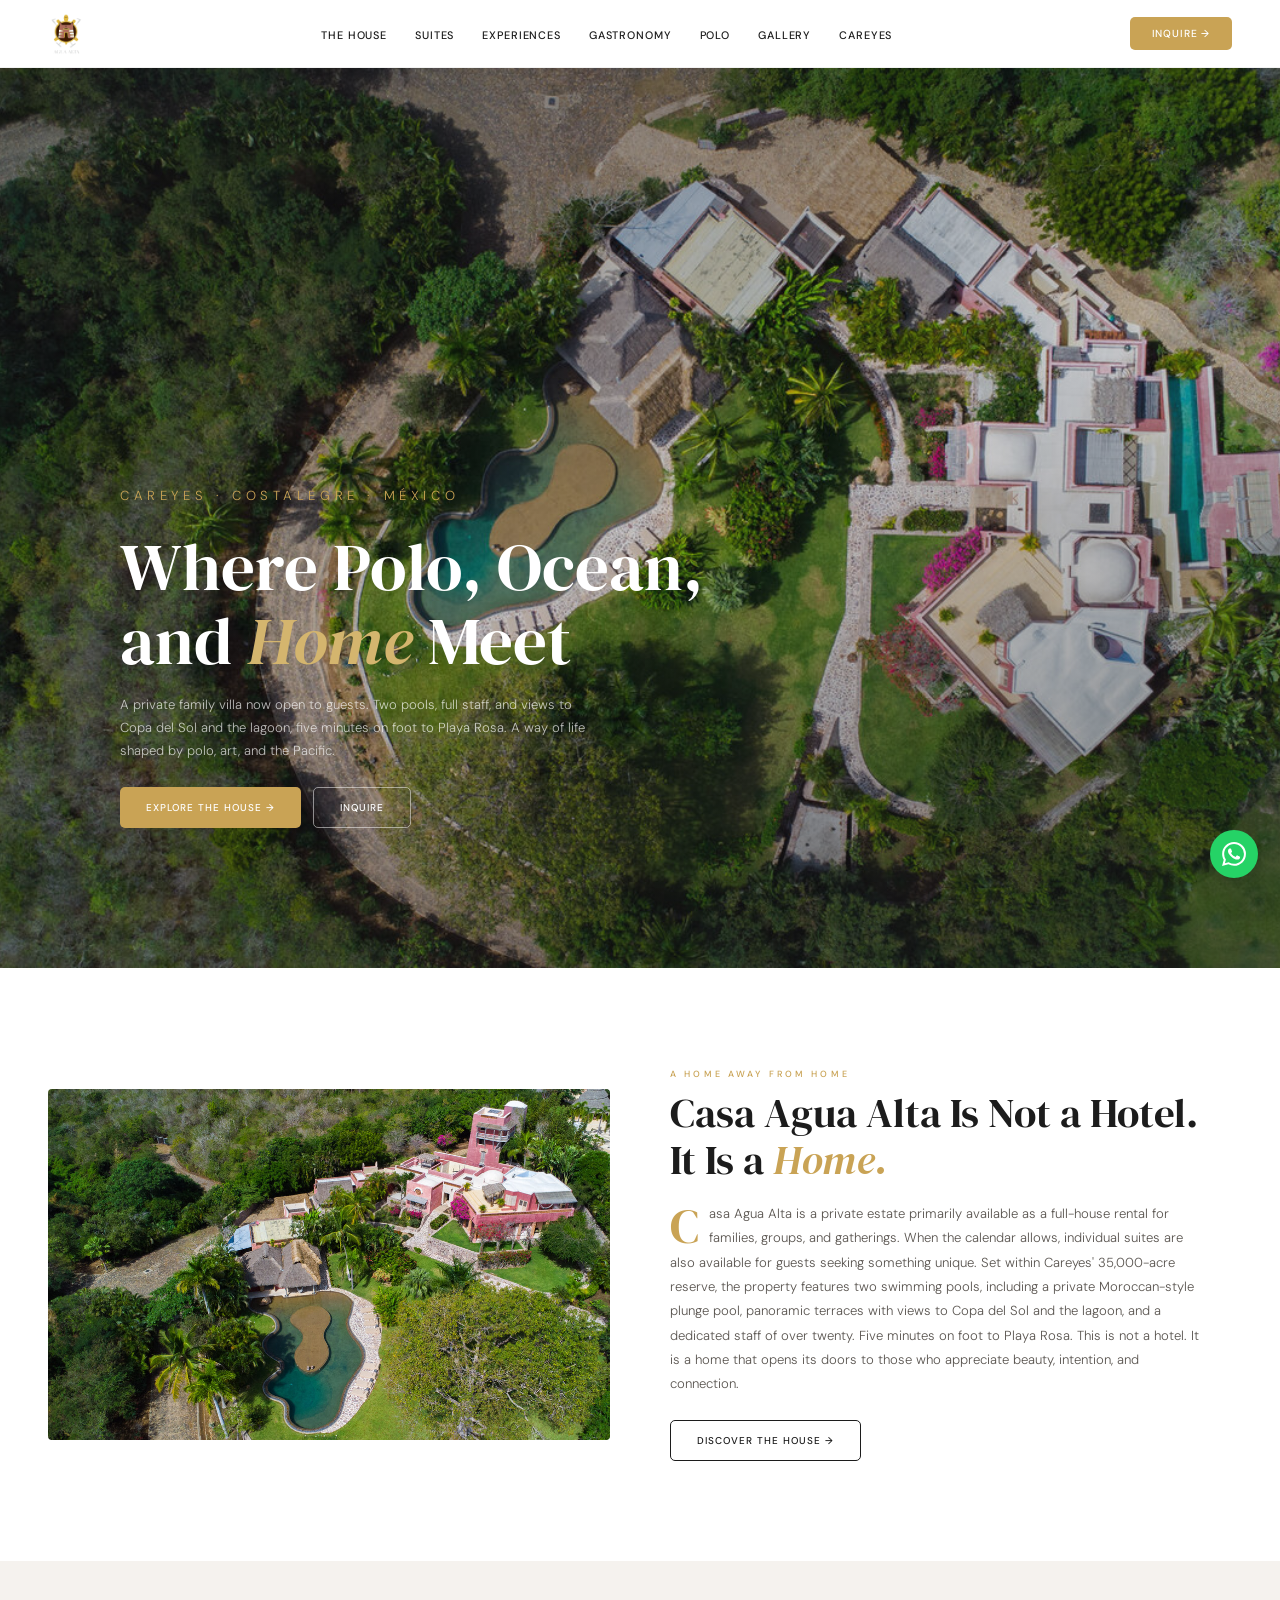
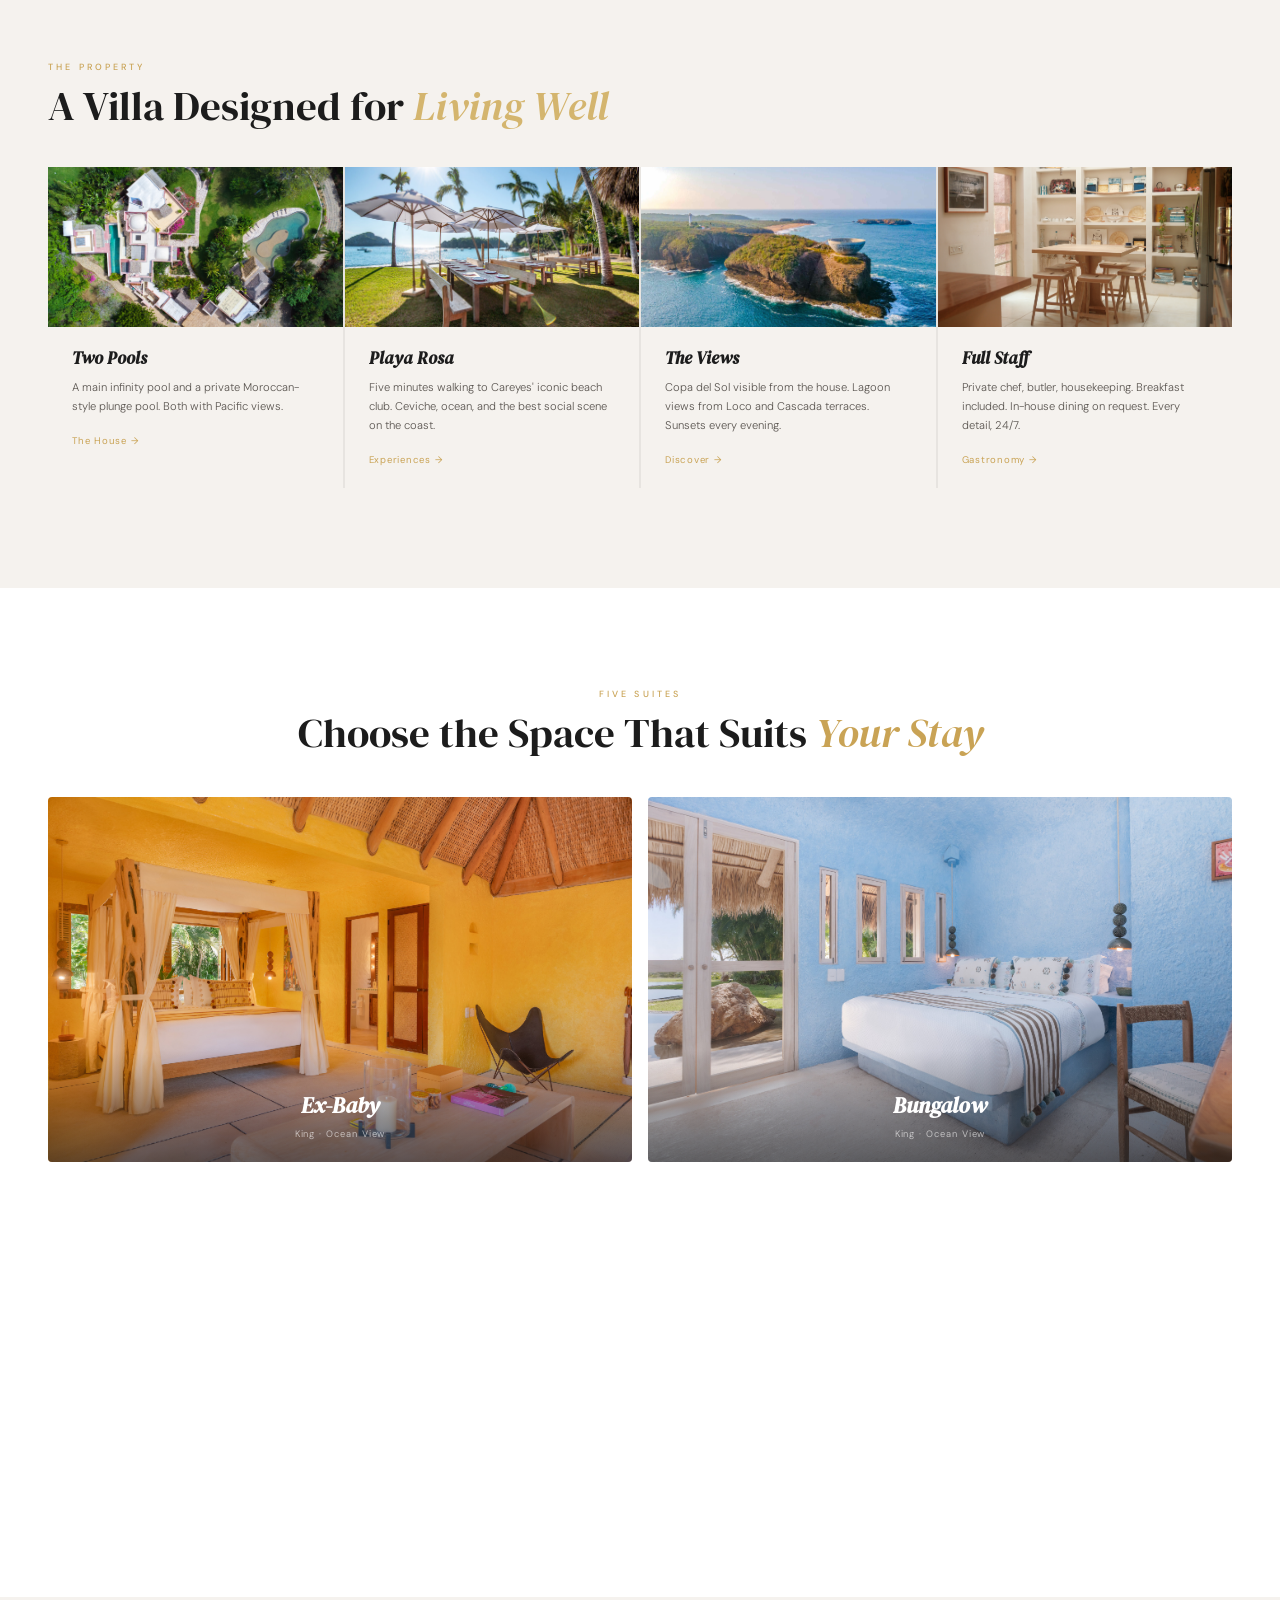
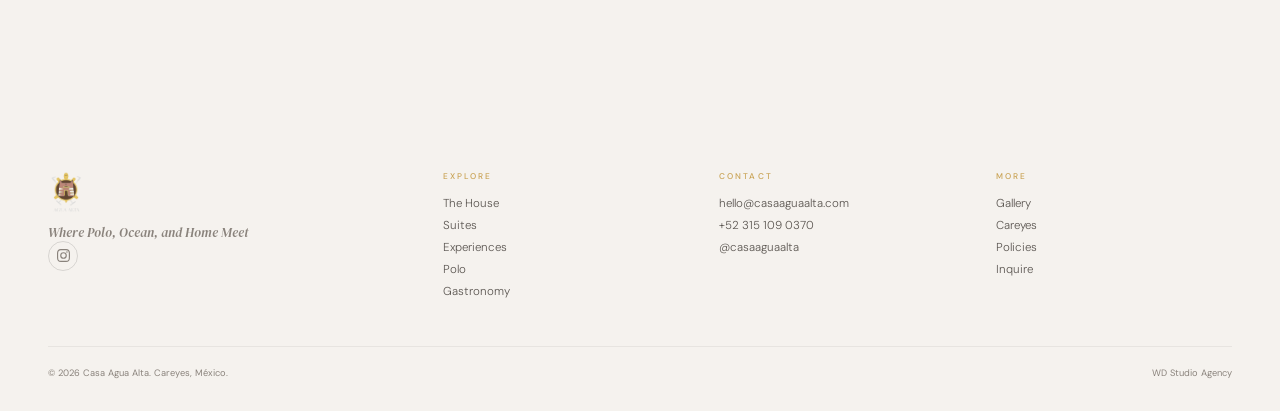
==== index.html @ b150052a "Update index.html" ====
<!DOCTYPE html>
<html lang="en">
<head>
<meta charset="UTF-8">
<meta name="viewport" content="width=device-width, initial-scale=1.0">
<title>Casa Agua Alta — Private Villa in Careyes, México</title>
<meta name="description" content="A private family home in Careyes. Five suites, polo heritage, full staff. From $280 USD per night.">
<link rel="preconnect" href="https://fonts.googleapis.com">
<link href="https://fonts.googleapis.com/css2?family=DM+Serif+Display:ital@0;1&family=DM+Sans:ital,opsz,wght@0,9..40,300;0,9..40,400;0,9..40,500;1,9..40,300;1,9..40,400&display=swap" rel="stylesheet">
<style>
/* ══ RESET & VARS ══ */
:root{--tinto:#1C1C1C;--tinto-dark:#111111;--tinto-light:#333333;--gold:#C9A355;--gold-light:#D4B56E;--cream:#FFFFFF;--cream-dk:#F5F2EE;--white:#FFF;--dark:#1C1C1C;--dark-lt:#2D2D2D;--txt:#1C1C1C;--txt-m:#5A5550;--txt-l:#8A837C;--txt-w:#F5F2EE;--serif:'DM Serif Display',Georgia,serif;--sans:'DM Sans',system-ui,sans-serif;--ease:cubic-bezier(.25,.46,.45,.94);--out:cubic-bezier(.16,1,.3,1)}*,*::before,*::after{margin:0;padding:0;box-sizing:border-box}
html{scroll-behavior:smooth;overflow-x:hidden}
body{font-family:var(--sans);color:var(--txt);background:var(--cream);-webkit-font-smoothing:antialiased;overflow-x:hidden}
img{display:block;max-width:100%;height:auto}
a{text-decoration:none;color:inherit}
.page{display:none}.page.active{display:block}

/* ══ NAV ══ */
.topbar{background:var(--cream-dk);padding:7px 48px;display:flex;justify-content:space-between;font-size:.62rem;color:var(--txt-m);letter-spacing:.03em}
.topbar a{color:var(--txt-m);transition:color .3s}.topbar a:hover{color:var(--gold)}
header{position:sticky;top:0;z-index:1000;background:rgba(255,255,255,.97);backdrop-filter:blur(12px);border-bottom:1px solid rgba(0,0,0,.05);height:68px;display:flex;align-items:center;padding:0 48px;justify-content:space-between;transition:box-shadow .3s}
header.scrolled{box-shadow:0 2px 24px rgba(0,0,0,.06)}
.logo img{height:42px;width:auto}
.nav-links{display:flex;gap:28px;list-style:none}
.nav-links a{font-size:.68rem;font-weight:500;letter-spacing:.08em;text-transform:uppercase;color:var(--txt);transition:color .3s;position:relative}
.nav-links a:hover{color:var(--gold)}
.nav-links a::after{content:'';position:absolute;bottom:-4px;left:0;width:0;height:2px;background:var(--gold);transition:width .3s}
.nav-links a:hover::after{width:100%}
.nav-cta{font-size:.64rem;font-weight:500;letter-spacing:.08em;text-transform:uppercase;background:var(--gold);color:var(--white);padding:10px 22px;border-radius:5px;transition:background .3s;display:inline-flex;align-items:center;gap:6px}
.nav-cta:hover{background:var(--tinto)}
.hamburger{display:none;background:none;border:none;padding:8px;cursor:pointer;flex-direction:column;gap:5px}
.hamburger span{display:block;width:22px;height:1.5px;background:var(--txt);transition:all .3s}
.hamburger.open span:nth-child(1){transform:rotate(45deg) translate(4px,4px)}
.hamburger.open span:nth-child(2){opacity:0}
.hamburger.open span:nth-child(3){transform:rotate(-45deg) translate(5px,-5px)}
.mob-menu{position:fixed;inset:0;z-index:999;background:var(--white);display:none;flex-direction:column;align-items:center;justify-content:center;gap:22px}
.mob-menu.active{display:flex}
.mob-menu a{font-family:var(--serif);font-size:1.6rem;color:var(--txt);transition:color .3s}
.mob-menu a:hover{color:var(--gold)}
.hero{position:relative;height:100vh;min-height:680px;overflow:hidden;display:flex;align-items:flex-end}
.hero-media{position:absolute;inset:0}
.hero-overlay{position:absolute;inset:0;background:linear-gradient(160deg,rgba(28,28,28,.55) 0%,rgba(28,28,28,.2) 50%,rgba(28,28,28,.6) 100%)}
.hero-inner{position:relative;z-index:2;padding:0 48px 64px;max-width:700px}
.hero-mobile{display:none}

/* ══ HERO ══ */
.hero {
    position: relative !important;
    height: 100vh !important; 
    width: 100% !important;
    overflow: hidden !important;
    display: flex;
    align-items: flex-end; /* Alinea el texto al fondo */
    background-color: #000;
}
    
/* ══ HERO INNER: AJUSTE EDITORIAL ══ */
.hero-inner {
    position: relative;
    z-index: 2;
    width: 100%;
    max-width: 1600px; /* Un poco más amplio para permitir el aire a la izquierda */
    margin: 0 auto;
    
    /* EL SECRETO: Aumentamos el padding izquierdo y el inferior significativamente */
    /* Arriba (0) | Derecha (80px) | Abajo (140px) | Izquierda (120px) */
    padding: 0 80px 140px 120px; 
    
    box-sizing: border-box;
    display: flex;
    flex-direction: column;
    justify-content: flex-end; /* Asegura que el contenido empuje desde abajo */
}

/* Ajuste de los elementos internos para que no se estiren */
.hero-inner .eyebrow {
    opacity: 0.9;
}

.hero-inner h1 {
    max-width: 850px; /* Título compacto */
    margin-bottom: 2rem;
    font-size: 4.8rem; /* Un poco más grande para llenar el espacio con elegancia */
}

.hero-inner p:not(.eyebrow) {
    max-width: 480px; /* Párrafo estrecho tipo columna de revista */
    font-weight: 300;
}

/* ══ REAJUSTE PARA MÓVIL (Para no perder lo que ya arreglamos) ══ */
@media (max-width: 1024px) {
    .hero-inner {
        padding: 0 60px 100px 80px; /* Reducción gradual para tablets */
    }
}

@media (max-width: 768px) {
    .hero-inner {
        padding: 0 35px 60px 35px; /* Lo que ya te funcionaba en móvil */
        text-align: left;
    }

    .hero-desktop{display:none!important}
    .hero-mobile{display:block!important}
    
    .hero-inner h1 {
        font-size: 2.8rem;
    }
}
/* ══ TIPOGRAFÍA Y ESTILOS (Sin cambios) ══ */
.hero .eyebrow { color: var(--gold); }
.hero h1 { font-family: var(--serif); font-size: clamp(2.6rem, 5.5vw, 4.2rem); font-weight: 400; line-height: 1.1; color: var(--white); margin: 12px 0 16px; }
.hero h1 em { font-style: italic; color: var(--gold-light); }
.hero p { font-size: .82rem; font-weight: 300; line-height: 1.75; color: rgba(255,255,255,.7); max-width: 460px; }
.hero-btns { margin-top: 24px; display: flex; gap: 12px; }

/* ══ SHARED ══ */
.sec{padding:100px 48px}
.container{max-width:1200px;margin:0 auto}
.eyebrow{font-size:.56rem;font-weight:500;letter-spacing:.35em;text-transform:uppercase;color:var(--gold);margin-bottom:10px}
.h2{font-family:var(--serif);font-size:clamp(1.7rem,3.2vw,2.6rem);font-weight:400;line-height:1.15}
.h2 em{font-style:italic;color:var(--gold)}
.h2-w{color:var(--txt)}.h2-w em{color:var(--gold-light)}
.body{font-size:.82rem;font-weight:300;line-height:1.85;color:var(--txt-m);max-width:540px}
.drop::first-letter{font-family:var(--serif);font-size:3rem;float:left;line-height:.85;padding-right:10px;padding-top:4px;color:var(--gold)}
.bg-w{background:var(--white)}.bg-c{background:var(--cream)}.bg-ck{background:var(--cream-dk)}
.bg-t{background:var(--cream-dk);color:var(--txt)}.bg-t .eyebrow{color:var(--gold)}
.bg-d{background:var(--cream-dk);color:var(--txt)}.bg-d .eyebrow{color:var(--gold)}
.gold-line{width:48px;height:1.5px;background:var(--gold);margin:20px auto}

/* ══ BUTTONS ══ */
.btn{display:inline-flex;align-items:center;gap:7px;font-family:var(--sans);font-size:.62rem;font-weight:500;letter-spacing:.1em;text-transform:uppercase;padding:13px 26px;border-radius:5px;transition:all .3s;border:none;cursor:pointer}
.btn-f{background:var(--gold);color:var(--white)}.btn-f:hover{background:var(--tinto);color:var(--white)}
.btn-o{background:transparent;color:var(--txt);border:1.5px solid var(--txt)}.btn-o:hover{background:var(--txt);color:var(--white)}
.btn-g{background:transparent;color:var(--white);border:1.5px solid rgba(255,255,255,.5)}.btn-g:hover{background:rgba(255,255,255,.15);border-color:var(--white)}
.btn-gd{background:transparent;color:var(--gold);border:1.5px solid var(--gold)}.btn-gd:hover{background:var(--gold);color:var(--white)}
.btns{display:flex;gap:12px;flex-wrap:wrap;margin-top:24px}

/* ══ ANIMATIONS ══ */
.rv{opacity:0;transform:translateY(28px);transition:opacity .7s var(--out),transform .7s var(--out)}.rv.vis{opacity:1;transform:translateY(0)}
@keyframes rise{to{opacity:1;transform:translateY(0)}}

/* ══ SPLIT LAYOUT ══ */
.split{display:grid;grid-template-columns:1fr 1fr;gap:60px;align-items:center;max-width:1200px;margin:0 auto}
.split-img{overflow:hidden;border-radius:4px}.split-img img{width:100%;height:100%;object-fit:cover;aspect-ratio:16/10;transition:transform .7s var(--ease)}.split-img:hover img{transform:scale(1.03)}
.split-txt .h2{margin-bottom:18px}
.split-txt .body{margin-bottom:12px}

/* ══ STATS ══ */
.stats{display:grid;grid-template-columns:repeat(4,1fr);gap:2px;background:rgba(0,0,0,.06);border-radius:4px;overflow:hidden;margin-top:36px}
.stat{background:var(--cream-dk);padding:32px 20px;text-align:center;transition:background .3s}
.stat:hover{background:#EDE8E0}
.stat-n{font-family:var(--serif);font-size:2.2rem;color:var(--gold);margin-bottom:2px}
.stat-l{font-size:.6rem;letter-spacing:.1em;color:var(--txt-m)}

/* ══ CARDS ══ */
.cards{display:grid;grid-template-columns:repeat(4,1fr);gap:2px;background:rgba(0,0,0,.06);margin-top:36px}
.card{background:var(--tinto-dark);padding:36px 24px;transition:background .3s}
.card{background:var(--cream-dk);padding:36px 24px;transition:background .3s}
.card:hover{background:#EDE8E0}
.card h3{font-family:var(--serif);font-size:1.05rem;font-style:italic;color:var(--txt);margin-bottom:8px}
.card p{font-size:.7rem;font-weight:300;line-height:1.7;color:var(--txt-m);margin-bottom:12px}
.card a{font-size:.6rem;color:var(--gold);letter-spacing:.08em}

/* ══ SUITES GRID (2+3 layout) ══ */
.suites-top{display:grid;grid-template-columns:1fr 1fr;gap:16px;max-width:1200px;margin:0 auto}
.suites-bot{display:grid;grid-template-columns:1fr 1fr 1fr;gap:16px;max-width:1200px;margin:16px auto 0}
.s-card{position:relative;overflow:hidden;border-radius:4px;cursor:pointer}
.s-card img{width:100%;aspect-ratio:16/10;object-fit:cover;transition:transform .6s var(--ease)}
.s-card .info{position:absolute;bottom:0;left:0;right:0;padding:40px 20px 20px;background:linear-gradient(to top,rgba(28,28,28,.6),transparent);text-align:center}
.s-card .info h3{font-family:var(--serif);font-size:1.4rem;font-style:italic;color:var(--white)}
.s-card .info span{font-size:.58rem;letter-spacing:.1em;color:rgba(255,255,255,.6)}

/* ══ SUITE DETAIL ══ */
.sd{max-width:1200px;margin:0 auto}
.sd-hero{aspect-ratio:21/9;overflow:hidden;border-radius:4px;margin-bottom:56px}
.sd-hero img{width:100%;height:100%;object-fit:cover}
.sd-grid{display:grid;grid-template-columns:1fr;gap:32px;align-items:start;margin-bottom:56px;max-width:100%}
.sd-imgs{display:grid;grid-template-columns:1fr 1fr;gap:10px}
.sd-imgs div{aspect-ratio:16/10;overflow:hidden;border-radius:4px}
.sd-imgs img{width:100%;height:100%;object-fit:cover;transition:transform .5s var(--ease)}
.sd-imgs div:hover img{transform:scale(1.04)}

.suite-gallery-wrap{position:relative;margin-top:24px;width:100%}
.suite-gallery{display:flex;gap:10px;overflow-x:hidden;scroll-behavior:smooth;width:100%}
.suite-gallery div{flex-shrink:0;width:calc(50% - 5px);aspect-ratio:16/10;overflow:hidden;border-radius:4px;cursor:pointer}
.suite-gallery img{width:100%;height:100%;object-fit:cover;transition:transform .5s var(--ease)}
.suite-gallery div:hover img{transform:scale(1.04)}
.gal-arrow{position:absolute;top:50%;transform:translateY(-50%);width:40px;height:40px;border-radius:50%;background:rgba(255,255,255,.9);border:none;cursor:pointer;display:flex;align-items:center;justify-content:center;font-size:1.2rem;color:var(--txt);box-shadow:0 2px 8px rgba(0,0,0,.12);z-index:5;transition:all .3s}
.gal-arrow:hover{background:var(--gold);color:var(--white)}
.gal-arrow.left{left:8px}
.gal-arrow.right{right:8px}
@media(max-width:768px){.suite-gallery div{width:calc(100% - 5px)}}
.lightbox{position:fixed;inset:0;background:rgba(0,0,0,.92);z-index:9999;display:none;align-items:center;justify-content:center;cursor:pointer}
.lightbox.active{display:flex}
.lightbox img{max-width:90vw;max-height:90vh;object-fit:contain;border-radius:4px}
.lightbox-close{position:absolute;top:20px;right:24px;font-size:2rem;color:white;cursor:pointer;background:none;border:none;z-index:10000}
.suite-gallery div:hover img{transform:scale(1.03)}
@media(max-width:768px){.suite-gallery div{width:280px}}

/* ══ LETTER ══ */
.letter{max-width:680px;margin:0 auto;text-align:center}
.letter-body{font-family:var(--serif);font-size:1rem;font-style:italic;line-height:2;color:var(--txt-m)}
.letter-sig{font-family:var(--serif);font-size:1.5rem;font-style:italic;color:var(--gold);margin-top:24px}

/* ══ QUOTE ══ */
.quote{max-width:750px;margin:0 auto;text-align:center}
.quote p{font-family:var(--serif);font-size:clamp(1.2rem,2.3vw,1.8rem);font-style:italic;line-height:1.45;color:var(--txt)}
.quote span{display:block;font-family:var(--sans);font-size:.58rem;letter-spacing:.3em;text-transform:uppercase;color:var(--txt-l);margin-top:14px}3

/* ══ ITEM LIST ══ */
.items{max-width:800px;margin:0 auto}
.item{padding:30px 0;border-bottom:1px solid rgba(0,0,0,.07);text-align:center}
.item:first-child{border-top:1px solid rgba(0,0,0,.07)}
.item h3{font-family:var(--serif);font-size:1.3rem;font-style:italic;color:var(--gold);margin-bottom:6px}
.item p{font-size:.74rem;font-weight:300;line-height:1.8;color:var(--txt-m);max-width:540px;margin:0 auto}

/* ══ GALLERY ══ */
.masonry{columns:3;gap:10px;max-width:1200px;margin:0 auto}
.masonry div{break-inside:avoid;margin-bottom:10px;overflow:hidden;border-radius:4px}
.masonry img{display:block;width:100%;height:auto;transition:transform .6s var(--ease)}
.masonry div:hover img{transform:scale(1.04)}

/* ══ GALLERY STRIP ══ */
.strip{overflow:hidden;padding:4px 0}
.strip-inner{display:flex;gap:6px;animation:scroll 50s linear infinite}
.strip-inner div{flex-shrink:0;width:300px;height:200px;overflow:hidden;border-radius:4px}
.strip-inner img{width:100%;height:100%;object-fit:cover;transition:transform .5s var(--ease)}
.strip-inner div:hover img{transform:scale(1.05)}
@keyframes scroll{0%{transform:translateX(0)}100%{transform:translateX(-50%)}}

/* ══ LOCATION ══ */
.loc-grid{display:grid;grid-template-columns:repeat(3,1fr);gap:14px;margin-top:32px}
.loc-item{border-top:1.5px solid rgba(0,0,0,.08);padding-top:12px}
.loc-item label{display:block;font-size:.52rem;letter-spacing:.2em;text-transform:uppercase;color:var(--gold);margin-bottom:2px}
.loc-item span{font-family:var(--serif);font-size:.9rem}

/* ══ FORM SPLIT ══ */
.form-split{display:grid;grid-template-columns:1fr 1fr;max-width:1200px;margin:0 auto;border-radius:4px;overflow:hidden}
.form-l{background:var(--cream-dk);padding:56px 44px;color:var(--txt);display:flex;flex-direction:column;justify-content:center}
.form-l .h2{color:var(--txt) ;margin-bottom:14px}.form-l .h2 em{color:var(--gold)}
.form-l .body{color:var(--txt-m)}
.form-l .detail{display:flex;align-items:center;gap:8px;font-size:.75rem;color:var(--txt-m);margin-top:10px}
.form-r{background:var(--white);padding:56px 44px}
.form-r h3{font-family:var(--serif);font-size:1.4rem;font-style:italic;color:var(--gold);margin-bottom:24px}
.cform{display:grid;grid-template-columns:1fr 1fr;gap:14px}
.fg{display:flex;flex-direction:column;gap:4px}.fg.full{grid-column:span 2}
.fg label{font-size:.52rem;font-weight:500;letter-spacing:.15em;text-transform:uppercase;color:var(--txt-l)}
.fg input,.fg select,.fg textarea{font-family:var(--sans);font-size:.8rem;padding:11px 14px;border:1px solid rgba(0,0,0,.1);background:var(--cream);border-radius:4px;outline:none;transition:border-color .3s;-webkit-appearance:none}
.fg input:focus,.fg select:focus,.fg textarea:focus{border-color:var(--gold)}
.fg textarea{resize:vertical;min-height:90px}
.fsubmit{grid-column:span 2;margin-top:8px}
.fsubmit .btn{width:100%;justify-content:center}
.f-ok{display:none;text-align:center;padding:48px}.f-ok.active{display:block}
.f-ok h3{font-family:var(--serif);font-size:1.6rem;font-style:italic;color:var(--gold);margin-bottom:10px}
.f-ok p{font-size:.8rem;color:var(--txt-m)}

/* ══ MINI HERO ══ */
.mhero{height:60vh;min-height:450px;position:relative;display:flex;align-items:center;justify-content:center;overflow:hidden;text-align:center}
.mhero img{position:absolute;inset:0;width:100%;height:100%;object-fit:cover}
.mhero-ov{position:absolute;inset:0;background:rgba(28,28,28,.4)}
.mhero-c{position:relative;z-index:2;padding:0 48px}
.mhero-c .eyebrow{color:var(--gold);opacity:0;transform:translateY(14px);animation:rise .6s .1s var(--out) forwards}
.mhero-c .h2{color:var(--white);opacity:0;transform:translateY(14px);animation:rise .7s .2s var(--out) forwards}
.mhero-c .h2 em{color:var(--gold-light)}
.mhero-c p{font-size:.78rem;color:rgba(255,255,255,.6);opacity:0;transform:translateY(14px);animation:rise .6s .35s var(--out) forwards}

/* ══ PAGE NAV ══ */
.pnav{display:flex;justify-content:space-between;max-width:1200px;margin:0 auto;padding:48px 0;border-top:1px solid rgba(0,0,0,.07)}
.pnav a{display:flex;flex-direction:column;gap:3px}
.pnav a span{font-size:.48rem;letter-spacing:.25em;text-transform:uppercase;color:var(--txt-l)}
.pnav a strong{font-family:var(--serif);font-size:1.1rem;font-style:italic;color:var(--gold);transition:letter-spacing .3s}
.pnav a:hover strong{letter-spacing:.02em}

/* ══ WHATSAPP ══ */
.wa{position:fixed;bottom:22px;right:22px;z-index:900}
.wa a{display:flex;align-items:center;justify-content:center;width:48px;height:48px;background:#25D366;border-radius:50%;box-shadow:0 3px 12px rgba(0,0,0,.18);transition:transform .3s}
.wa a:hover{transform:scale(1.1)}
.wa svg{width:24px;height:24px;fill:white}

/* ══ MAP ══ */
.map-wrap{border-radius:4px;overflow:hidden;margin-top:32px;aspect-ratio:16/9}
.map-wrap iframe{width:100%;height:100%;border:none}

/* ══ FOOTER ══ */
footer{background:var(--cream-dk);padding:64px 48px 32px}
.ft-inner{max-width:1200px;margin:0 auto}
.ft-top{display:grid;grid-template-columns:1.5fr 1fr 1fr 1fr;gap:40px;margin-bottom:40px}
.ft-brand img{height:42px;opacity:.8;margin-bottom:10px}
.ft-tag{font-family:var(--serif);font-size:.82rem;font-style:italic;color:var(--txt-l)}
.ft-social a{width:30px;height:30px;border:1px solid rgba(0,0,0,.12);border-radius:50%;display:flex;align-items:center;justify-content:center;transition:all .3s}
.ft-social a:hover{border-color:var(--gold);background:var(--gold)}
.ft-social svg{width:13px;height:13px;fill:var(--txt-l)}
.ft-social a:hover svg{fill:var(--white)}
.ft-col h4{font-size:.52rem;font-weight:500;letter-spacing:.25em;text-transform:uppercase;color:var(--gold);margin-bottom:14px}
.ft-col a,.ft-col p{display:block;font-size:.72rem;font-weight:300;color:var(--txt-m);margin-bottom:7px;transition:color .3s}
.ft-col a:hover{color:var(--gold)}
.ft-bot{border-top:1px solid rgba(0,0,0,.06);padding-top:20px;display:flex;justify-content:space-between}
.ft-bot p,.ft-bot a{font-size:.58rem;color:var(--txt-l)}
.ft-bot a:hover{color:var(--gold)}


/* ══ RESPONSIVE ══ */
@media(max-width:1024px){
.sec{padding:72px 32px}.split{gap:40px}.stats,.cards{grid-template-columns:repeat(2,1fr)}
.suites-top,.suites-bot{grid-template-columns:1fr 1fr}.form-split{grid-template-columns:1fr}
.cform{grid-template-columns:1fr}.fg.full,.fsubmit{grid-column:span 1}
.masonry{columns:2}.ft-top{grid-template-columns:1fr 1fr}.loc-grid{grid-template-columns:1fr 1fr}
}
@media(max-width:768px){
.sec{padding:56px 20px}.topbar{padding:6px 20px;font-size:.52rem}
header{padding:0 20px;height:58px}.nav-links,.nav-cta{display:none}.hamburger{display:flex}
.split{grid-template-columns:1fr;gap:32px}
.stats,.cards{grid-template-columns:1fr}
.suites-top,.suites-bot{grid-template-columns:1fr}
.sd-grid{grid-template-columns:1fr;gap:32px}.sd-imgs{grid-template-columns:1fr}
.masonry{columns:2;gap:6px}.ft-top{grid-template-columns:1fr;gap:24px}
.pnav{flex-direction:column;gap:16px;text-align:center}
.btns{flex-direction:column;align-items:flex-start}
.form-l,.form-r{padding:40px 24px}
.loc-grid{grid-template-columns:1fr}
.mhero{height:32vh;min-height:340px}.mhero-c{padding:0 20px}

/* ══ HERO SECTION ══ */
.hero {
    position: relative !important;
    height: 100vh !important; 
    width: 100% !important;
    overflow: hidden !important;
    display: flex;
    align-items: flex-end; /* Alinea el texto al fondo */
    background-color: #000;
}

/* Ajuste de altura para Mobile */
@media (max-width: 768px) {
    .hero {
        height: 85vh !important; /* Deja un margen del 15% abajo */
    }
}

/* ══ CONTENIDO (CAPAS SUPERIORES) ══ */
.hero-overlay {
    position: absolute;
    inset: 0;
    background: rgba(0, 0, 0, 0.2); /* Oscurece un poco el video para leer mejor */
    z-index: 1;
}

/* ══ CONTENIDO HERO (ESCRITORIO Y GENERAL) ══ */
.hero-inner {
    position: relative;
    z-index: 2;
    width: 100%;
    /* 1. Controlamos el ancho máximo para que el texto no toque los bordes en monitores grandes */
    max-width: 1440px; 
    margin: 0 auto; /* Centra el contenedor del contenido */
    
    /* 2. Ajustamos los márgenes: 0 arriba, 80px a los lados, 100px abajo */
    padding: 0 80px 100px 80px; 
    
    /* Asegura que el contenido se alinee a la izquierda dentro del max-width */
    box-sizing: border-box;
}

/* Ajuste específico para los textos internos */
.hero-inner h1 {
    max-width: 900px; /* Evita que el título se rompa en líneas muy largas */
    margin-bottom: 1.5rem;
}

.hero-inner p:not(.eyebrow) {
    max-width: 550px; /* Mantiene el párrafo legible y compacto como en tu captura */
    margin-bottom: 2.5rem;
}

/* ══ AJUSTES RESPONSIVOS (MOBILE) ══ */
@media (max-width: 768px) {
    .hero {
        height: 85vh !important; /* Mantiene el margen inferior en móvil */
    }
}

/* Ajuste de Padding para Mobile */
@media (max-width: 768px) {
    .hero-inner {
        padding: 0 30px 60px 30px; /* Más aire a los lados y abajo en móvil */
    }
}

/* ══ TIPOGRAFÍA ══ */
.hero-inner .eyebrow {
    font-family: var(--font-sans); /* Asegúrate de tener estas variables o cámbialas por sans-serif */
    text-transform: uppercase;
    letter-spacing: 0.2em;
    font-size: 0.9rem;
    margin-bottom: 1rem;
}

.hero-inner h1 {
    font-size: clamp(2.5rem, 6vw, 4.5rem); /* Tamaño fluido entre móvil y desktop */
    line-height: 1.1;
    color: #fff;
    margin-bottom: 1.5rem;
    font-weight: 400;
}

.hero-inner h1 em {
    font-style: italic;
    font-family: var(--font-serif); /* Cambia a serif si la tienes */
}

.hero-inner p:not(.eyebrow) {
    max-width: 500px;
    font-size: 1.1rem;
    line-height: 1.6;
    color: rgba(255, 255, 255, 0.9);
    margin-bottom: 2.5rem;
}

/* ══ BOTONES ══ */
.hero-btns {
    display: flex;
    gap: 15px;
    flex-wrap: wrap;
}

</style>
</head>
<body>

<!-- MOBILE MENU -->
<div class="mob-menu" id="mob-menu">
<a href="#" onclick="go('home')">Home</a><a href="#" onclick="go('house')">The House</a>
<a href="#" onclick="go('suites')">Suites</a><a href="#" onclick="go('exp')">Experiences</a>
<a href="#" onclick="go('polo')">Polo</a><a href="#" onclick="go('gastro')">Gastronomy</a>
<a href="#" onclick="go('gallery')">Gallery</a><a href="#" onclick="go('loc')">Careyes</a>
<a href="#" onclick="go('contact')">Inquire</a>
</div>

<!-- TOPBAR + NAV -->
<header id="hdr">
<a href="#" class="logo" onclick="go('home');return false"><img src="images/logo.png" alt="Casa Agua Alta"></a>
<ul class="nav-links">
<li><a href="#" onclick="go('house');return false">The House</a></li>
<li><a href="#" onclick="go('suites');return false">Suites</a></li>
<li><a href="#" onclick="go('exp');return false">Experiences</a></li>
<li><a href="#" onclick="go('gastro');return false">Gastronomy</a></li>
<li><a href="#" onclick="go('polo');return false">Polo</a></li>
<li><a href="#" onclick="go('gallery');return false">Gallery</a></li>
<li><a href="#" onclick="go('loc');return false">Careyes</a></li>
</ul>
<a href="#" class="nav-cta" onclick="go('contact');return false">Inquire →</a>
<button class="hamburger" id="burg" aria-label="Menu"><span></span><span></span><span></span></button>
</header>

<!-- ══════════════ HOME ══════════════ -->
<div class="page active" id="p-home">

<section class="hero">
<div class="hero-media">
<img src="images/hero.jpg" alt="Casa Agua Alta" class="hero-desktop" style="width:100%;height:100%;object-fit:cover">
<img src="images/pools-mobile.jpg" alt="Casa Agua Alta" class="hero-mobile" style="width:100%;height:100%;object-fit:cover">
<div class="hero-overlay"></div>
</div>
<div class="hero-inner">
<p class="eyebrow" style="color:var(--gold);opacity:0;transform:translateY(16px);animation:rise .7s .3s var(--out) forwards">Careyes · Costalegre · México</p>
<h1 style="opacity:0;transform:translateY(20px);animation:rise .8s .5s var(--out) forwards">Where Polo, Ocean,<br>and <em>Home</em> Meet</h1>
<p style="opacity:0;transform:translateY(16px);animation:rise .7s .7s var(--out) forwards">A private family villa now open to guests. Two pools, full staff, and views to Copa del Sol and the lagoon, five minutes on foot to Playa Rosa. A way of life shaped by polo, art, and the Pacific.</p>
<div class="hero-btns" style="opacity:0;animation:rise .7s .9s var(--out) forwards">
<a href="#" class="btn btn-f" onclick="go('house');return false">Explore the House →</a>
<a href="#" class="btn btn-g" onclick="go('contact');return false">Inquire</a>
</div>
</div>
</section>

<!-- INTRO -->
<section class="sec bg-w"><div class="split">
<div class="split-img rv"><img src="images/compressed_DJI_0276.jpg" alt="Casa Agua Alta"></div>
<div class="split-txt rv">
<p class="eyebrow">A Home Away from Home</p>
<h2 class="h2">Casa Agua Alta Is Not a Hotel.<br>It Is a <em>Home.</em></h2>
<p class="body drop">Casa Agua Alta is a private estate primarily available as a full-house rental for families, groups, and gatherings. When the calendar allows, individual suites are also available for guests seeking something unique. Set within Careyes' 35,000-acre reserve, the property features two swimming pools, including a private Moroccan-style plunge pool, panoramic terraces with views to Copa del Sol and the lagoon, and a dedicated staff of over twenty. Five minutes on foot to Playa Rosa. This is not a hotel. It is a home that opens its doors to those who appreciate beauty, intention, and connection.</p>
<div class="btns"><a href="#" class="btn btn-o" onclick="go('house');return false">Discover the House →</a></div>
</div>
</div></section>

<!-- STATS + CARDS -->
<section class="sec bg-t"><div class="container">
<p class="eyebrow rv">The Property</p>
<h2 class="h2 h2-w rv">A Villa Designed for <em>Living Well</em></h2>
<div class="cards rv">
<div class="card" style="padding:0;overflow:hidden"><img src="images/pools.jpg" alt="Two Pools" style="width:100%;height:160px;object-fit:cover"><div style="padding:20px 24px"><h3 style="font-family:var(--serif);font-size:1.05rem;font-style:italic;color:var(--txt);margin-bottom:8px">Two Pools</h3><p style="font-size:.7rem;font-weight:300;line-height:1.7;color:var(--txt-m);margin-bottom:12px">A main infinity pool and a private Moroccan-style plunge pool. Both with Pacific views.</p><a href="#" onclick="go('house');return false" style="font-size:.6rem;color:var(--gold);letter-spacing:.08em">The House →</a></div></div>
<div class="card" style="padding:0;overflow:hidden"><img src="images/playa_rosa.jpg" alt="Playa Rosa Beach Club" style="width:100%;height:160px;object-fit:cover"><div style="padding:20px 24px"><h3 style="font-family:var(--serif);font-size:1.05rem;font-style:italic;color:var(--txt);margin-bottom:8px">Playa Rosa</h3><p style="font-size:.7rem;font-weight:300;line-height:1.7;color:var(--txt-m);margin-bottom:12px">Five minutes walking to Careyes' iconic beach club. Ceviche, ocean, and the best social scene on the coast.</p><a href="#" onclick="go('exp');return false" style="font-size:.6rem;color:var(--gold);letter-spacing:.08em">Experiences →</a></div></div>
<div class="card" style="padding:0;overflow:hidden"><img src="images/Careyes-Costalegre-Jalisco-Mexico_05.jpg" alt="Copa del Sol view" style="width:100%;height:160px;object-fit:cover"><div style="padding:20px 24px"><h3 style="font-family:var(--serif);font-size:1.05rem;font-style:italic;color:var(--txt);margin-bottom:8px">The Views</h3><p style="font-size:.7rem;font-weight:300;line-height:1.7;color:var(--txt-m);margin-bottom:12px">Copa del Sol visible from the house. Lagoon views from Loco and Cascada terraces. Sunsets every evening.</p><a href="#" onclick="go('house');return false" style="font-size:.6rem;color:var(--gold);letter-spacing:.08em">Discover →</a></div></div>
<div class="card" style="padding:0;overflow:hidden"><img src="images/kitchen.png" alt="Full Staff" style="width:100%;height:160px;object-fit:cover"><div style="padding:20px 24px"><h3 style="font-family:var(--serif);font-size:1.05rem;font-style:italic;color:var(--txt);margin-bottom:8px">Full Staff</h3><p style="font-size:.7rem;font-weight:300;line-height:1.7;color:var(--txt-m);margin-bottom:12px">Private chef, butler, housekeeping. Breakfast included. In-house dining on request. Every detail, 24/7.</p><a href="#" onclick="go('gastro');return false" style="font-size:.6rem;color:var(--gold);letter-spacing:.08em">Gastronomy →</a></div></div></div>
</div></section>

<!-- SUITES PREVIEW (2+3) -->
<section class="sec bg-w"><div class="container" style="text-align:center;margin-bottom:40px">
<p class="eyebrow rv">Five Suites</p><h2 class="h2 rv">Choose the Space That Suits <em>Your Stay</em></h2>
</div>
<div class="suites-top">
<div class="s-card rv" onclick="go('bungalow')"><img src="images/compressed_DSC02563.jpg" alt="Bungalow"><div class="info"><h3>Ex-Baby</h3><span>King · Ocean View</span></div></div>
<div class="s-card rv" onclick="go('cascada')"><img src="images/compressed_DSC03437.jpg" alt="Cascada"><div class="info"><h3>Bungalow</h3><span>King · Ocean View</span></div></div>
</div>
<div class="suites-bot">
<div class="s-card rv" onclick="go('fujo')"><img src="images/compressed_DSC03237.jpg" alt="Fujo"><div class="info"><h3>Cascada</h3><span>King · Garden View</span></div></div>
<div class="s-card rv" onclick="go('pinkloco')"><img src="images/compressed_DSC03001.jpg" alt="Pink Loco"><div class="info"><h3>Pink Loco</h3><span>King · Garden View</span></div></div>
<div class="s-card rv" onclick="go('yellow')"><img src="images/regugio7.jpg" alt="Refugio"><div class="info"><h3>Refugio</h3><span>King · Ocean View</span></div></div>
</div>
<div style="text-align:center;margin-top:40px" class="rv"><a href="#" class="btn btn-f" onclick="go('suites');return false">View All Suites →</a></div>
</section>

<!-- LETTER -->
<section class="sec bg-ck"><div class="split" style="max-width:1200px;margin:0 auto">
<div class="rv">
<p class="eyebrow">A Letter from the Owner</p>
<h2 class="h2" style="margin-bottom:24px">Welcome to <em>Casa Agua Alta</em></h2>
<p class="letter-body">There comes a moment in life when you realize how fortunate you've been. Casa Agua Alta was built during one of those moments, a time shaped by family, by polo, and by the extraordinary community that surrounds Careyes.</p>
<p class="letter-body" style="margin-top:14px">This home became the place where my children grew up connected to horses, to the discipline and beauty of the equestrian world. Over the years, this house held birthdays, long summers, quiet mornings, and sunsets that felt endless.</p>
<p class="letter-body" style="margin-top:14px">My hope is simple: that when you arrive you feel at home and leave with memories of your own.</p>
<div class="gold-line" style="margin:20px 0"></div>
<p class="letter-sig">— Alberto Ardissone</p>
</div>
<div class="split-img rv" style="aspect-ratio:3/4"><img src="images/alberto.png" alt="Alberto Ardissone" style="border-radius:4px"></div>
</div></section>

<!-- TINTO QUOTE -->
<section class="sec bg-t"><div class="quote rv">
<p>"It was never just architecture. It was where our life happened."</p>
<span>— Alberto Ardissone</span>
</div></section>

<!-- RATES -->
<section class="sec bg-t" style="padding-top:0"><div class="split" style="max-width:1200px;margin:0 auto">
<div class="split-txt rv"><p class="eyebrow" style="color:var(--gold-light)">Rates & Reservations</p><h2 class="h2 h2-w">Personal, Flexible, <em>Tailored</em></h2><p class="body" style="margin-top:16px;color:var(--txt)">Nightly rates begin at $280 USD per suite. For exclusive use of the full house, pricing is based on dates. All reservations managed personally.</p><div class="btns"><a href="#" class="btn btn-gd" onclick="go('contact');return false">Inquire Now →</a></div></div>
<div class="split-img rv"><img src="images/camastro.png" alt="Interior"></div>
</div></section>

</div><!-- end home -->

<!-- ══════════════ THE HOUSE ══════════════ -->
<div class="page" id="p-house">
<div class="mhero"><img src="images/compressed_DSC03672.jpg" alt=""><div class="mhero-ov"></div><div class="mhero-c"><p class="eyebrow">Casa Agua Alta</p><h2 class="h2">A Home Built for <em>Living</em></h2></div></div>
<section class="sec bg-w"><div class="split">
<div class="split-txt rv"><p class="eyebrow">Where It All Began</p><h2 class="h2">Built Around the People Who Would <em>Fill It</em></h2><p class="body drop" style="margin-top:16px">Alberto Ardissone built Casa Agua Alta during one of life's most generous chapters. A time of family, of polo, and of the joy that only Careyes seems to produce. The house was designed around the way life actually unfolds here: long mornings by the pool, afternoons at the polo club, evenings on the terrace watching the sun disappear behind the Pacific. Two pools anchor the outdoor living spaces. The main infinity pool faces the ocean, while a private Moroccan-style plunge pool offers an intimate retreat surrounded by tropical gardens. Every corner of this house was shaped by that life.</p><div class="btns"><a href="#" class="btn btn-o" onclick="go('suites');return false">Explore Suites →</a><a href="#" class="btn btn-f" onclick="go('contact');return false">Inquire</a></div></div>
<div class="split-img rv"><img src="images/compressed_DSC03757.jpg" alt=""></div>
</div></section>
<section class="sec bg-ck"><div class="split">
<div class="split-img rv"><img src="images/arte.jpg" alt=""></div>
<div class="split-txt rv"><p class="eyebrow">A House That Breathes</p><h2 class="h2">Art-Filled Without Being Formal. <em>Curated Without Being Cold.</em></h2><p class="body" style="margin-top:16px">Multiple terraces offer views in every direction. From Cascada and Pink Loco, the lagoon stretches out below. From the main terrace, Copa del Sol is visible against the hillside. Open-air living rooms, a private cinema, and gathering spaces designed for long evenings with good company. The house sits within Careyes' protected 35,000-acre reserve, where jungle meets the Pacific and the outside world feels very far away.</p></div>
</div></section>
<section class="sec bg-w" style="padding-top:0"><div class="container"><div class="pnav"><a href="#" onclick="go('home');return false"><span>Previous</span><strong>← Home</strong></a><a href="#" onclick="go('suites');return false"><span>Next</span><strong>Suites →</strong></a></div></div></section>
</div>

<!-- ══════════════ SUITES ══════════════ -->
<div class="page" id="p-suites">
<div class="mhero"><img src="images/compressed_DSC02623.jpg" alt=""><div class="mhero-ov"></div><div class="mhero-c"><p class="eyebrow">Five Suites</p><h2 class="h2">Your Suite. <em>Your Pace.</em></h2><p>From $280 USD per night</p></div></div>
<section class="sec bg-w"><div class="container">
<div class="suites-top" style="margin-bottom:16px">
<div class="s-card rv" onclick="go('bungalow')"><img src="images/compressed_DSC02563.jpg" alt="Bungalow"><div class="info"><h3>Ex-Baby</h3><span>King · Ocean View</span></div></div>
<div class="s-card rv" onclick="go('cascada')"><img src="images/compressed_DSC03437.jpg" alt="Cascada"><div class="info"><h3>Bungalow</h3><span>King · Ocean View</span></div></div>
</div>
<div class="suites-bot">
<div class="s-card rv" onclick="go('fujo')"><img src="images/compressed_DSC03237.jpg" alt="Fujo"><div class="info"><h3>Cascada</h3><span>King · Garden View</span></div></div>
<div class="s-card rv" onclick="go('pinkloco')"><img src="images/compressed_DSC03001.jpg" alt="Pink Loco"><div class="info"><h3>Pink Loco</h3><span>King · Garden View</span></div></div>
<div class="s-card rv" onclick="go('yellow')"><img src="images/regugio7.jpg" alt="Refugio"><div class="info"><h3>Refugio</h3><span>King · Ocean View</span></div></div>
</div>
<div style="text-align:center;margin-top:40px" class="rv"><a href="#" class="btn btn-f" onclick="go('contact');return false">Inquire About Availability →</a></div>
<div class="pnav"><a href="#" onclick="go('house');return false"><span>Previous</span><strong>← The House</strong></a><a href="#" onclick="go('exp');return false"><span>Next</span><strong>Experiences →</strong></a></div>
</div></section>
</div>

<!-- SUITE DETAILS -->
<div class="page" id="p-bungalow"><div style="height:68px"></div><section class="sec"><div class="sd"><a href="#" class="btn btn-o" style="margin-bottom:28px" onclick="go('suites');return false">← All Suites</a><div class="sd-hero rv"><img src="images/compressed_DSC02563.jpg" alt="Bungalow"></div><div class="sd-grid"><div class="rv"><p class="eyebrow">Ex-Baby</p><h2 class="h2">A Tropical Haven of <em>Warmth and Wood</em></h2><p class="body" style="margin-top:16px">The largest and most private suite. Soaring palapa ceilings, rich wooden details, and art-filled walls.</p><p class="body" style="margin-top:10px">King Bed · Ocean View · Private Terrace · Open-Air Bath · AC</p><p class="body"><strong>This suite is part of a full-house experience. <a href="#" onclick="go('contact');return false" style="color:var(--gold)">Inquire to book →</a></strong></p><div class="btns" style="justify-content:flex-start"><a href="#" class="btn btn-f" onclick="go('contact');return false">Inquire →</a></div></div><div class="suite-gallery rv"><div><img src="images/compressed_DSC02623.jpg" alt=""></div><div><img src="images/compressed_DSC02756.jpg" alt=""></div><div><img src="images/compressed_DSC02850.jpg" alt=""></div><div><img src="images/compressed_DSC02876.jpg" alt=""></div></div></div></div></section></div>

<div class="page" id="p-cascada"><div style="height:68px"></div><section class="sec"><div class="sd"><a href="#" class="btn btn-o" style="margin-bottom:28px" onclick="go('suites');return false">← All Suites</a><div class="sd-hero rv"><img src="images/compressed_DSC03346.jpg" alt="Cascada"></div><div class="sd-grid"><div class="rv"><p class="eyebrow">Bungalow</p><h2 class="h2">Cool Blue, <em>Ocean Calm</em></h2><p class="body" style="margin-top:16px">Soft blue tones, handcrafted textiles, arched doorways. Signature tiled jacuzzi en-suite. The terrace offers direct views of the Careyes lagoon.</p><p class="body" style="margin-top:10px">King Bed · Ocean View · Private Terrace · En-Suite · AC</p><p class="body"><strong>This suite is part of a full-house experience. <a href="#" onclick="go('contact');return false" style="color:var(--gold)">Inquire to book →</a></strong></p><div class="btns" style="justify-content:flex-start"><a href="#" class="btn btn-f" onclick="go('contact');return false">Inquire →</a></div></div><div class="sd-imgs rv"><div><img src="images/compressed_DSC03363.jpg" alt=""></div><div><img src="images/compressed_DSC03423.jpg" alt=""></div><div><img src="images/compressed_DSC03558.jpg" alt=""></div><div><img src="images/compressed_DSC03583.jpg" alt=""></div></div></div></div></section></div>

<div class="page" id="p-fujo"><div style="height:68px"></div><section class="sec"><div class="sd"><a href="#" class="btn btn-o" style="margin-bottom:28px" onclick="go('suites');return false">← All Suites</a><div class="sd-hero rv"><img src="images/compressed_DSC03136.jpg" alt="Fujo"></div><div class="sd-grid"><div class="rv"><p class="eyebrow">Cascada</p><h2 class="h2">Sky Blue, <em>Art-Filled Serenity</em></h2><p class="body" style="margin-top:16px">A quiet retreat in soft sky blue, curated artworks, reading nook, tropical garden views.</p><p class="body" style="margin-top:10px">King Bed · Garden View · Private Terrace · En-Suite · AC</p><p class="body"><strong>This suite is part of a full-house experience. <a href="#" onclick="go('contact');return false" style="color:var(--gold)">Inquire to book →</a></strong></p><div class="btns" style="justify-content:flex-start"><a href="#" class="btn btn-f" onclick="go('contact');return false">Inquire →</a></div></div><div class="sd-imgs rv"><div><img src="images/compressed_DSC03180.jpg" alt=""></div><div><img src="images/compressed_DSC03213.jpg" alt=""></div><div><img src="images/compressed_DSC03237.jpg" alt=""></div><div><img src="images/compressed_DSC03327.jpg" alt=""></div></div></div></div></section></div>

<div class="page" id="p-pinkloco"><div style="height:68px"></div><section class="sec"><div class="sd"><a href="#" class="btn btn-o" style="margin-bottom:28px" onclick="go('suites');return false">← All Suites</a><div class="sd-hero rv"><img src="images/compressed_DSC03001.jpg" alt="Pink Loco"></div><div class="sd-grid"><div class="rv"><p class="eyebrow">Pink Loco</p><h2 class="h2">Bold, Vibrant, <em>Unapologetically Alive</em></h2><p class="body" style="margin-top:16px">A joyful explosion of Mexican pink. Hand-painted details, colorful textiles, the most photographed suite. Lagoon and Pacific views from the private terrace.</p><p class="body" style="margin-top:10px">King Bed · Garden View · Private Terrace · En-Suite · AC</p><p class="body"><strong>This suite is part of a full-house experience. <a href="#" onclick="go('contact');return false" style="color:var(--gold)">Inquire to book →</a></strong></p><div class="btns" style="justify-content:flex-start"><a href="#" class="btn btn-f" onclick="go('contact');return false">Inquire →</a></div></div><div class="sd-imgs rv"><div><img src="images/compressed_DSC03027.jpg" alt=""></div><div><img src="images/compressed_DSC03152.jpg" alt=""></div><div><img src="images/compressed_DSC04186.jpg" alt=""></div><div><img src="images/compressed_DSC04482.jpg" alt=""></div></div></div></div></section></div>

<div class="page" id="p-yellow"><div style="height:68px"></div><section class="sec"><div class="sd"><a href="#" class="btn btn-o" style="margin-bottom:28px" onclick="go('suites');return false">← All Suites</a><div class="sd-hero rv"><img src="images/refugio0.jpg" alt="Refugio"></div><div class="sd-grid"><div class="rv"><p class="eyebrow">Refugio</p><h2 class="h2">Warm Light, <em>Golden Hours</em></h2><p class="body" style="margin-top:16px">Golden tones, traditional palapa ceiling, handcrafted furniture. Glows at sunset.</p><p class="body" style="margin-top:10px">King Bed · Ocean View · Private Terrace · En-Suite · AC</p><p class="body"><strong>This suite is part of a full-house experience. <a href="#" onclick="go('contact');return false" style="color:var(--gold)">Inquire to book →</a></strong></p><div class="btns" style="justify-content:flex-start"><a href="#" class="btn btn-f" onclick="go('contact');return false">Inquire →</a></div></div><div class="suite-gallery rv"><div><img src="images/regugio1.jpg" alt=""></div><div><img src="images/regugio2.jpg" alt=""></div><div><img src="images/regugio3.jpg" alt=""></div><div><img src="images/regugio4.jpg" alt=""></div><div><img src="images/regugio5.jpg" alt=""></div><div><img src="images/regugio6.jpg" alt=""></div><div><img src="images/regugio7.jpg" alt=""></div></div></div></div></section></div>

<!-- ══════════════ EXPERIENCES ══════════════ -->
<div class="page" id="p-exp">
<div class="mhero"><img src="images/compressed_DSC_2639.jpg" alt=""><div class="mhero-ov"></div><div class="mhero-c"><p class="eyebrow">Experiences</p><h2 class="h2">Days That Belong <em>to You</em></h2><p>No itinerary. Just possibilities.</p></div></div>

<section class="sec bg-w"><div class="split">
<div class="split-img rv"><img src="images/e-copaaguaalta2018-vi2-1154-copia.jpg" alt="Polo"></div>
<div class="split-txt rv"><p class="eyebrow">Polo</p><h2 class="h2">The Polo Fields Three Miles from <em>the House</em></h2><p class="body" style="margin-top:16px">The Costa Careyes Polo Club sits three miles from the house, with two regulation Bermuda grass fields, stables for 150 horses, and a fleet of 60 trained playing ponies. During season (November through April), matches run Tuesday, Wednesday, Friday, and Saturday. Whether you play competitively or simply want to watch from the sidelines with a drink in hand, polo is woven into the rhythm of life here.</p><div class="btns"><a href="#" class="btn btn-o" onclick="go('polo');return false">Discover Polo →</a></div></div>
</div></section>

<section class="sec bg-ck"><div class="split">
<div class="split-txt rv"><p class="eyebrow">Beach & Ocean</p><h2 class="h2">Nine Miles of <em>Pacific Coastline</em></h2><p class="body" style="margin-top:16px">Nine miles of coastline, almost entirely private. Playa Rosa Beach Club is a five-minute walk from the house, the social heart of Careyes where ceviche, ocean views, and good conversation fill the afternoon. Beyond Playa Rosa, quieter beaches like Careyitos, Teopa, and Playa Careyes are easily reached by car. Paddleboarding, kayaking, snorkeling, private boat charters, and whale watching in season (December through March) are all arranged through our concierge.</p></div>
<div class="split-img rv"><img src="images/careyes-foto.jpg" alt="Coast"></div>
</div></section>

<section class="sec bg-ck"><div class="container">
<div class="rv" style="text-align:center;margin-bottom:36px"><p class="eyebrow">Beaches</p><h2 class="h2">The Coast at Your <em>Feet</em></h2></div>
<div class="items">
<div class="item rv"><h3>Playa Rosa</h3><p>5 minutes walking. The social heart of Careyes with beach club, restaurant, and iconic pink architecture.</p></div>
<div class="item rv"><h3>Playa Careyes</h3><p>10 minutes by car. A quiet, protected cove ideal for swimming and snorkeling in calm waters.</p></div>
<div class="item rv"><h3>Playa Teopa</h3><p>15 minutes by car. A long, open stretch of sand backed by jungle. Perfect for solitude and long walks.</p></div>
<div class="item rv"><h3>Playa Careyitos</h3><p>12 minutes by car. A small, intimate beach framed by rocky cliffs. Excellent for kayaking and paddleboard.</p></div>
</div>
</div></section>

<section class="sec bg-w"><div class="container">
<div class="rv" style="text-align:center;margin-bottom:40px"><p class="eyebrow">What Awaits</p><h2 class="h2">Experiences in <em>Careyes</em></h2></div>
<div class="items">
<div class="item rv"><h3>Beach Ride</h3><p>Horseback riding on pristine, empty Pacific beaches at sunset. An unforgettable Careyes signature.</p></div>
<div class="item rv"><h3>Boat Trip & Whale Watching</h3><p>Private boat charters along the Costalegre. Whale watching in season (December–March). Snorkeling in hidden coves.</p></div>
<div class="item rv"><h3>Paddleboard & Kayak</h3><p>Explore the calm coastline at your own pace. Equipment available at the house and at Playa Rosa.</p></div>
<div class="item rv"><h3>Turtle Sanctuary</h3><p>During nesting season, participate in the release of baby sea turtles on Careyes' protected beaches.</p></div>
<div class="item rv"><h3>Copa del Sol</h3><p>Careyes' iconic open-air amphitheater carved into the cliffside. Sunset sound baths, live music, cultural gatherings.</p></div>
<div class="item rv"><h3>Tennis & More</h3><p>Courts available at Careyes Club. Jungle hikes, birdwatching, yoga, and visits to artisan villages in the Sierra Madre.</p></div>
</div>
<div class="pnav"><a href="#" onclick="go('suites');return false"><span>Previous</span><strong>← Suites</strong></a><a href="#" onclick="go('polo');return false"><span>Next</span><strong>Polo →</strong></a></div>
</div></section>
</div>

<!-- ══════════════ POLO ══════════════ -->
<div class="page" id="p-polo">
<div class="mhero"><img src="images/miami_magazine_polo.avif" alt="Polo"><div class="mhero-ov"></div><div class="mhero-c"><p class="eyebrow">Polo</p><h2 class="h2">Polo as a <em>Lifestyle</em></h2></div></div>
<section class="sec bg-w"><div class="split">
<div class="split-txt rv"><p class="eyebrow">The Family Behind the Fields</p><h2 class="h2">Learn to Play. Train with <em>the Best.</em></h2><p class="body" style="margin-top:16px">When Alberto chose Careyes, polo was already part of the answer. Proximity to the equestrian world was not incidental. It was the point.</p><div class="btns"><a href="#" class="btn btn-o" onclick="go('contact');return false">Book a Polo Experience →</a></div></div>
<div class="split-img rv"><img src="images/e-copaaguaalta2018-vi2-1154-copia.jpg" alt="Fields"></div>
</div></section>
<section class="sec bg-t"><div class="quote rv"><p>"Polo was not simply a sport for us it was a way of life."</p><span>— Alberto Ardissone</span></div></section>
<section class="sec bg-w"><div class="container">
<div class="rv" style="text-align:center;margin-bottom:36px"><p class="eyebrow">Costa Careyes Polo Club</p><h2 class="h2">World-Class Facilities on Mexico's <em>Pacific Coast</em></h2></div>
<div class="items">
<div class="item rv"><h3>The Fields</h3><p>Two regulation Bermuda grass fields. Stables for 150 horses. 60 trained playing ponies. Dedicated grooms.</p></div>
<div class="item rv"><h3>Match Days</h3><p>Tuesday, Wednesday, Friday & Saturday. November through April.</p></div>
<div class="item rv"><h3>Playing Rates</h3><p>Practice chukkers from $150 USD. Tournament chukkers $200–250 USD. Lessons for all levels available.</p></div>
<div class="item rv"><h3>Copa Agua Alta</h3><p>Held annually during Easter Week. Co-founded by Alberto Ardissone & Giorgio Brignone. 160+ horses, players from 10+ countries.</p></div>
</div>
<div class="pnav"><a href="#" onclick="go('exp');return false"><span>Previous</span><strong>← Experiences</strong></a><a href="#" onclick="go('gastro');return false"><span>Next</span><strong>Gastronomy →</strong></a></div>
</div></section>
</div>

<!-- ══════════════ GASTRONOMY ══════════════ -->
<div class="page" id="p-gastro">
<div class="mhero"><img src="images/compressed_DSC03929.jpg" alt=""><div class="mhero-ov"></div><div class="mhero-c"><p class="eyebrow">Gastronomy</p><h2 class="h2">The Table at <em>Agua Alta</em></h2><p>In Careyes, the best meals happen at home.</p></div></div>
<section class="sec bg-w"><div class="split">
<div class="split-txt rv"><p class="eyebrow">Meals Made Here</p><h2 class="h2">Long, Unhurried, <em>Deeply Personal</em></h2><p class="body" style="margin-top:16px">Breakfast always included fresh fruit, eggs, bread, strong coffee. Private in-house dining on request. Seasonal, local ingredients. Menus customized for dietary needs. Cocktail hour on the terrace every evening.</p></div>
<div class="suite-gallery rv"><div><img src="images/compressed_DSC04017.jpg" alt=""></div><div><img src="images/kitchen.png" alt=""></div></div>
</div></section>
<section class="sec bg-ck"><div class="split">
<div class="split-img rv"><img src="images/kitchen.png" alt="Breakfast at Agua Alta"></div>
<div class="split-txt rv"><p class="eyebrow">Every Morning</p><h2 class="h2">Breakfast at <em>Agua Alta</em></h2><p class="body" style="margin-top:16px">Every morning begins with a freshly prepared breakfast by our private cook. Tropical fruits, eggs to order, fresh bread, juices, and strong Mexican coffee served on the terrace with views of the garden and ocean.</p></div>
</div></section>
<section class="sec bg-ck"><div class="container">
<div class="rv" style="text-align:center;margin-bottom:40px"><p class="eyebrow">The Dining List</p><h2 class="h2">Careyes' Finest <em>Culinary Destinations</em></h2><p class="body" style="margin:12px auto 0;text-align:center;max-width:560px">From iconic seaside institutions to hidden artistic gems a curated collection that defines the sophisticated spirit of the coast.</p></div>
<div class="items">
<div class="item rv"><h3>Casa de Nada</h3><p>A vibrant Mexican cantina offering creative small plates and antojitos paired with curated spirits. A place for conversation and discovering the playful side of local culture.</p></div>
<div class="item rv"><h3>La Duna</h3><p>Sophisticated open-air dining with fusion cuisine balancing bold international flavors and local textures. The ideal setting for a sunset dinner overlooking the ocean.</p></div>
<div class="item rv"><h3>Lilo Beach Club</h3><p>Modern coastal living at its finest. Fresh healthy bowls, premium seafood, and tropical mixology in a setting that defines the new luxury of the Mexican Pacific.</p></div>
<div class="item rv"><h3>Playa Rosa Beach Club</h3><p>The heartbeat of the coast. Refined Mediterranean menu with feet in the sand beneath iconic pink architecture. Fresh ceviches to grilled lobsters timeless simplicity.</p></div>
<div class="item rv"><h3>Malabar</h3><p>Expert mixology and curated bites designed for those who appreciate the art of the cocktail and the beauty of a well-timed aperitivo in an upscale lounge.</p></div>
<div class="item rv"><h3>Pueblo 25</h3><p>A sanctuary for the culinary purist. Seasonal farm-to-table ingredients and daily Pacific catches. Mexican heritage reimagined with contemporary finesse.</p></div>
<div class="item rv"><h3>Shio Sushi</h3><p>Japanese precision meets Mexican ingredients. Clean, minimalist sushi emphasizing the absolute freshness of the local catch. Elegant and light.</p></div>
</div>
<div class="pnav"><a href="#" onclick="go('polo');return false"><span>Previous</span><strong>← Polo</strong></a><a href="#" onclick="go('gallery');return false"><span>Next</span><strong>Gallery →</strong></a></div>
</div></section>
</div>

<!-- ══════════════ GALLERY ══════════════ -->
<div class="page" id="p-gallery">
<div class="mhero"><img src="images/compressed_DSC03801.jpg" alt=""><div class="mhero-ov"></div><div class="mhero-c"><p class="eyebrow">Gallery</p><h2 class="h2">A Visual Journey Through <em>Agua Alta</em></h2></div></div>
<section class="sec bg-w"><div class="container">
<div class="masonry rv">
<div><img src="images/cinema.jpg"></div>
<div><img src="images/cine.png" alt=""></div>
<div><img src="images/camastro.png" alt=""></div>
<div><img src="images/camas.jpg" alt=""></div>
<div><img src="images/arte.jpg" alt=""></div>
<div><img src="images/compressed_DSC02563.jpg" alt=""></div>
<div><img src="images/compressed_DSC03665.jpg" alt=""></div>
<div><img src="images/compressed_DSC03001.jpg" alt=""></div>
<div><img src="images/compressed_DSC02862.jpg" alt=""></div>
<div><img src="images/compressed_DSC03346.jpg" alt=""></div>
<div><img src="images/compressed_DSC03723.jpg" alt=""></div>
<div><img src="images/compressed_DSC02623.jpg" alt=""></div>
<div><img src="images/compressed_DSC03213.jpg" alt=""></div>
<div><img src="images/compressed_DSC03929.jpg" alt=""></div>
<div><img src="images/compressed_DSC02847.jpg" alt=""></div>
<div><img src="images/compressed_DSC03672.jpg" alt=""></div>
<div><img src="images/compressed_DSC03290.jpg" alt=""></div>
<div><img src="images/compressed_DSC04022.jpg" alt=""></div>
<div><img src="images/compressed_DSC03757.jpg" alt=""></div>
<div><img src="images/compressed_DSC03136.jpg" alt=""></div>
<div><img src="images/compressed_DSC03743.jpg" alt=""></div>
<div><img src="images/compressed_DSC03327.jpg" alt=""></div>
<div><img src="images/compressed_DSC02876.jpg" alt=""></div>
<div><img src="images/compressed_DSC04262.jpg" alt=""></div>
<div><img src="images/compressed_DSC03391.jpg" alt=""></div>
<div><img src="images/compressed_DSC03250.jpg" alt=""></div>
<div><img src="images/compressed_DSC04050.jpg" alt=""></div>
<div><img src="images/compressed_DSC03780.jpg" alt=""></div>
<div><img src="images/compressed_DSC03796.jpg" alt=""></div>
</div>
<div style="text-align:center;margin-top:40px" class="rv"><a href="#" class="btn btn-f" onclick="go('contact');return false">Inquire About Your Stay →</a></div>
</div></section>
</div>

<!-- ══════════════ CAREYES / LOCATION ══════════════ -->
<div class="page" id="p-loc">
<div class="mhero"><img src="images/careyes-hero.jpg" alt=""><div class="mhero-ov"></div><div class="mhero-c"><p class="eyebrow">Location</p><h2 class="h2">Careyes, México. <em>Costalegre, Jalisco.</em></h2><p>Hidden along the Pacific coast entirely by design.</p></div></div>
<section class="sec bg-w"><div class="split">
<div class="split-txt rv"><p class="eyebrow">Where You Are</p><h2 class="h2">A 35,000-Acre Reserve Where Jungle Meets <em>the Pacific</em></h2>
<p class="body" style="margin-top:16px">Careyes was founded in 1968 by Italian-born visionary Gian Franco Brignone, who saw in this stretch of Pacific coastline something worth protecting. Today it is a 35,000-acre private reserve encompassing nine miles of untouched coastline, a world-class polo club, a sea turtle sanctuary, and an international community of artists, architects, equestrians, and families who found this place and never fully left. The colorful casitas, cosmic art installations, and dramatic cliff-side architecture have made Careyes one of the most exclusive and least understood destinations in Mexico.</p>
<p class="body" style="margin-top:12px">Founded by Gian Franco Brignone in 1968, Careyes has become a sanctuary of colorful casitas, cosmic art installations, and pristine beaches one of the world's best-kept secrets.</p>
<div class="loc-grid">
<div class="loc-item"><label>Puerto Vallarta</label><span>2.5 hours</span></div>
<div class="loc-item"><label>Manzanillo</label><span>1.5 hours</span></div>
<div class="loc-item"><label>Chamela Strip</label><span>Private charter</span></div>
<div class="loc-item"><label>Polo Club</label><span>3 miles south</span></div>
<div class="loc-item"><label>Playa Rosa</label><span>5 min drive</span></div>
<div class="loc-item"><label>Cuixmala</label><span>20 min drive</span></div>
</div>
<div class="btns"><a href="#" class="btn btn-f" onclick="go('contact');return false">Plan Your Visit →</a></div>
</div>
<div class="split-img rv"><img src="images/sub_hero.jpg" alt="Careyes architecture"></div>
</div></section>

<section class="sec bg-ck"><div class="container">
<div class="rv" style="text-align:center;margin-bottom:20px"><p class="eyebrow">Find Us</p><h2 class="h2">Costa Careyes, <em>Jalisco</em></h2></div>
<div class="map-wrap rv"><iframe src="https://www.google.com/maps/embed?pb=!1m18!1m12!1m3!1d30243.04!2d-104.84!3d19.43!2m3!1f0!2f0!3f0!3m2!1i1024!2i768!4f13.1!3m3!1m2!1s0x842571c4a5b6d9ef%3A0x1c2f59a0a0f7e5b0!2sCosta%20Careyes!5e0!3m2!1sen!2smx!4v1" allowfullscreen loading="lazy"></iframe></div>
</div></section>

<section class="sec bg-w"><div class="container">
<div class="rv" style="text-align:center;margin-bottom:32px"><p class="eyebrow">Careyes Wonders</p><h2 class="h2">The Hidden World of <em>Careyes</em></h2></div>
<div class="items">
<div class="item rv"><h3>Copa del Sol</h3><p>Iconic amphitheater carved into the cliffside. Sound baths at sunset, live music, and cultural gatherings.</p></div>
<div class="item rv"><h3>Pyramideon</h3><p>Gian Franco Brignone's cosmic pyramid, a spiritual site for meditation and reflection.</p></div>
<div class="item rv"><h3>Turtle Sanctuary</h3><p>Release baby sea turtles on protected beaches during nesting season. Transformative for all ages.</p></div>
<div class="item rv"><h3>Cosmic Art & Architecture</h3><p>Colorful casitas by world-renowned architects, cosmic installations, and private collections along the coast.</p></div>
<div class="item rv"><h3>Cuixmala Reserve</h3><p>Neighboring ecological reserve jaguars, crocodiles, 270+ bird species. Guided excursions available.</p></div>
</div>
</div></section>
</div>

<!-- ══════════════ POLICIES ══════════════ -->
<div class="page" id="p-policies"><div style="height:68px"></div>
<section class="sec bg-w"><div class="container" style="max-width:680px">
<p class="eyebrow rv">Policies</p><h2 class="h2 rv">House Rules & <em>Guidelines</em></h2>
<div class="items rv" style="margin-top:32px">
<div class="item" style="text-align:left"><h3>Check-in & Check-out</h3><p style="max-width:100%">Check-in: 3:00 PM · Check-out: 12:00 PM</p></div>
<div class="item" style="text-align:left"><h3>Cancellation</h3><p style="max-width:100%">30+ days: full refund. Within 30 days: 50% charge. No-shows: full charge.</p></div>
<div class="item" style="text-align:left"><h3>Children & Pets</h3><p style="max-width:100%">Children welcome (notify in advance). Pets not permitted.</p></div>
<div class="item" style="text-align:left"><h3>Events</h3><p style="max-width:100%">Private celebrations may be possible. Please inquire in advance.</p></div>
<div class="item" style="text-align:left"><h3>Smoking</h3><p style="max-width:100%">Outdoors only, in designated areas.</p></div>
</div>
</div></section>
</div>

<!-- ══════════════ CONTACT ══════════════ -->
<div class="page" id="p-contact">
<div class="mhero"><img src="images/compressed_DSC04244.jpg" alt=""><div class="mhero-ov"></div><div class="mhero-c"><p class="eyebrow">Inquire</p><h2 class="h2">Let's Plan <em>Your Stay</em></h2><p>Every visit is tailored. We listen first.</p></div></div>
<section class="sec bg-w" id="form-container">
<div class="form-split">
<div class="form-l">
<h2 class="h2" style="color:var(--txt);font-size:clamp(1.5rem,2.8vw,2rem)">More Than a Stay. A Place to <em style="color:var(--gold-light)">Belong.</em></h2>
<p class="body" style="margin-top:14px;color:var(--txt);max-width:100%">Reach out with your dates, group size, and anything that matters. We'll come back personally.</p>
<div style="margin-top:28px">
<div class="detail">✉ hello@casaaguaalta.com</div>
<div class="detail">☎ +52 315 109 0370</div>
<div class="detail">⌂ Costa Careyes, Jalisco, México</div>
</div>
</div>
<div class="form-r">
<h3>Request a Stay</h3>
<form id="inquire-form" action="https://formspree.io/f/xjkvqpwl" method="POST" class="cform">
<input type="hidden" name="_cc" value="hellowdstudio@gmail.com">
<input type="hidden" name="_replyto" value="hello@casaaguaalta.com">
<input type="hidden" name="_subject" value="New Inquiry — Casa Agua Alta">
<div class="fg"><label>Name</label><input type="text" name="name" placeholder="Full name" required></div>
<div class="fg"><label>Email</label><input type="email" name="email" placeholder="your@email.com" required></div>
<div class="fg"><label>Arrival</label><input type="date" name="arrival"></div>
<div class="fg"><label>Departure</label><input type="date" name="departure"></div>
<div class="fg"><label>Guests</label><select name="guests"><option value="">Select</option><option>1–2</option><option>3–4</option><option>5–8</option><option>9–12 (full house)</option></select></div>
<div class="fg"><label>Interest</label><select name="interest"><option value="">Select</option><option>Individual Suite</option><option>Multiple Suites</option><option>Full House</option><option>Polo Season</option><option>Copa Agua Alta</option></select></div>
<div class="fg full"><label>Message</label><textarea name="message" placeholder="Tell us about your stay..."></textarea></div>
<div class="fsubmit"><button type="submit" class="btn btn-f">Send Inquiry →</button></div>
</form>
</div>
</div>
</section>
<div class="f-ok" id="form-success"><h3>Thank you for your inquiry</h3><p>We'll be in touch within 24 hours.</p></div>
</div>

<!-- WHATSAPP -->
<div class="wa"><a href="https://wa.me/523151090370" target="_blank" aria-label="WhatsApp"><svg viewBox="0 0 24 24"><path d="M17.472 14.382c-.297-.149-1.758-.867-2.03-.967-.273-.099-.471-.148-.67.15-.197.297-.767.966-.94 1.164-.173.199-.347.223-.644.075-.297-.15-1.255-.463-2.39-1.475-.883-.788-1.48-1.761-1.653-2.059-.173-.297-.018-.458.13-.606.134-.133.298-.347.446-.52.149-.174.198-.298.298-.497.099-.198.05-.371-.025-.52-.075-.149-.669-1.612-.916-2.207-.242-.579-.487-.5-.669-.51-.173-.008-.371-.01-.57-.01-.198 0-.52.074-.792.372-.272.297-1.04 1.016-1.04 2.479 0 1.462 1.065 2.875 1.213 3.074.149.198 2.096 3.2 5.077 4.487.709.306 1.262.489 1.694.625.712.227 1.36.195 1.871.118.571-.085 1.758-.719 2.006-1.413.248-.694.248-1.289.173-1.413-.074-.124-.272-.198-.57-.347m-5.421 7.403h-.004a9.87 9.87 0 01-5.031-1.378l-.361-.214-3.741.982.998-3.648-.235-.374a9.86 9.86 0 01-1.51-5.26c.001-5.45 4.436-9.884 9.888-9.884 2.64 0 5.122 1.03 6.988 2.898a9.825 9.825 0 012.893 6.994c-.003 5.45-4.437 9.884-9.885 9.884m8.413-18.297A11.815 11.815 0 0012.05 0C5.495 0 .16 5.335.157 11.892c0 2.096.547 4.142 1.588 5.945L.057 24l6.305-1.654a11.882 11.882 0 005.683 1.448h.005c6.554 0 11.89-5.335 11.893-11.893a11.821 11.821 0 00-3.48-8.413z"/></svg></a></div>

<!-- FOOTER -->
<footer>
<div class="ft-inner">
<div class="ft-top">
<div class="ft-brand"><img src="images/logo.png" alt="Casa Agua Alta"><p class="ft-tag">Where Polo, Ocean, and Home Meet</p>
<div class="ft-social"><a href="https://instagram.com/casaaguaalta" target="_blank" aria-label="Instagram"><svg viewBox="0 0 24 24"><path d="M12 2.163c3.204 0 3.584.012 4.85.07 3.252.148 4.771 1.691 4.919 4.919.058 1.265.069 1.645.069 4.849 0 3.205-.012 3.584-.069 4.849-.149 3.225-1.664 4.771-4.919 4.919-1.266.058-1.644.07-4.85.07-3.204 0-3.584-.012-4.849-.07-3.26-.149-4.771-1.699-4.919-4.92-.058-1.265-.07-1.644-.07-4.849 0-3.204.013-3.583.07-4.849.149-3.227 1.664-4.771 4.919-4.919 1.266-.057 1.645-.069 4.849-.069zM12 0C8.741 0 8.333.014 7.053.072 2.695.272.273 2.69.073 7.052.014 8.333 0 8.741 0 12c0 3.259.014 3.668.072 4.948.2 4.358 2.618 6.78 6.98 6.98C8.333 23.986 8.741 24 12 24c3.259 0 3.668-.014 4.948-.072 4.354-.2 6.782-2.618 6.979-6.98.059-1.28.073-1.689.073-4.948 0-3.259-.014-3.667-.072-4.947-.196-4.354-2.617-6.78-6.979-6.98C15.668.014 15.259 0 12 0zm0 5.838a6.162 6.162 0 100 12.324 6.162 6.162 0 000-12.324zM12 16a4 4 0 110-8 4 4 0 010 8zm6.406-11.845a1.44 1.44 0 100 2.881 1.44 1.44 0 000-2.881z"/></svg></a></div>
</div>
<div class="ft-col"><h4>Explore</h4><a href="#" onclick="go('house');return false">The House</a><a href="#" onclick="go('suites');return false">Suites</a><a href="#" onclick="go('exp');return false">Experiences</a><a href="#" onclick="go('polo');return false">Polo</a><a href="#" onclick="go('gastro');return false">Gastronomy</a></div>
<div class="ft-col"><h4>Contact</h4><a href="mailto:aardissone@aol.com">hello@casaaguaalta.com</a><a href="tel:+523151090370">+52 315 109 0370</a><a href="https://instagram.com/casaaguaalta" target="_blank">@casaaguaalta</a></div>
<div class="ft-col"><h4>More</h4><a href="#" onclick="go('gallery');return false">Gallery</a><a href="#" onclick="go('loc');return false">Careyes</a><a href="#" onclick="go('policies');return false">Policies</a><a href="#" onclick="go('contact');return false">Inquire</a></div>
</div>
<div class="ft-bot"><p>© 2026 Casa Agua Alta. Careyes, México.</p><a href="https://wdstudio.agency/" target="_blank">WD Studio Agency</a></div>
</div>
</footer>

<!-- ══════════════ JAVASCRIPT ══════════════ -->
<script>
// Nav scroll
var hdr=document.getElementById('hdr');
window.addEventListener('scroll',function(){hdr.classList.toggle('scrolled',window.scrollY>50)},{passive:true});

// Hamburger
var burg=document.getElementById('burg'),mob=document.getElementById('mob-menu');
burg.addEventListener('click',function(){mob.classList.toggle('active');burg.classList.toggle('open')});

// Navigation
function go(id){
mob.classList.remove('active');burg.classList.remove('open');
document.querySelectorAll('.page').forEach(function(p){p.classList.remove('active');p.querySelectorAll('.rv.vis').forEach(function(r){r.classList.remove('vis')})});
var pg=document.getElementById('p-'+id);
if(pg){pg.classList.add('active');window.scrollTo(0,0);setTimeout(initRv,80);}
}

// Scroll reveal
function initRv(){
var els=document.querySelectorAll('.page.active .rv:not(.vis)');
if(!els.length)return;
var obs=new IntersectionObserver(function(entries){
entries.forEach(function(e){if(e.isIntersecting){e.target.classList.add('vis');obs.unobserve(e.target)}})
},{threshold:.1,rootMargin:'0px 0px -30px 0px'});
els.forEach(function(el){obs.observe(el)});
}

// Form
var form=document.getElementById('inquire-form');
if(form){form.addEventListener('submit',function(e){
e.preventDefault();var btn=form.querySelector('button');var orig=btn.innerHTML;btn.innerHTML='SENDING...';btn.disabled=true;
fetch(form.action,{method:'POST',body:new FormData(form),headers:{'Accept':'application/json'}})
.then(function(r){if(r.ok){document.getElementById('form-container').style.display='none';document.getElementById('form-success').classList.add('active')}else{btn.innerHTML='ERROR';btn.disabled=false;setTimeout(function(){btn.innerHTML=orig},3e3)}})
.catch(function(){btn.innerHTML='ERROR';btn.disabled=false;setTimeout(function(){btn.innerHTML=orig},3e3)});
})}

initRv();

// Suite Gallery Arrows + Lightbox
document.querySelectorAll('.suite-gallery').forEach(function(gal){
  var wrap=document.createElement('div');
  wrap.className='suite-gallery-wrap';
  gal.parentNode.insertBefore(wrap,gal);
  wrap.appendChild(gal);
  
  var left=document.createElement('button');left.className='gal-arrow left';left.innerHTML='&#8249;';
  var right=document.createElement('button');right.className='gal-arrow right';right.innerHTML='&#8250;';
  wrap.appendChild(left);wrap.appendChild(right);
  
    var items=gal.querySelectorAll('div');
    var idx=0;
    left.addEventListener('click',function(){if(idx>0){idx--;items[idx].scrollIntoView({behavior:'smooth',block:'nearest',inline:'start'})}});
    right.addEventListener('click',function(){if(idx<items.length-1){idx++;items[idx].scrollIntoView({behavior:'smooth',block:'nearest',inline:'start'})}});
  
  gal.querySelectorAll('img').forEach(function(img){
    img.addEventListener('click',function(){
      document.getElementById('lightbox-img').src=this.src;
      document.getElementById('lightbox').classList.add('active');
    });
  });
});

</script>

<!-- LIGHTBOX -->
<div class="lightbox" id="lightbox" onclick="this.classList.remove('active')">
<button class="lightbox-close" onclick="document.getElementById('lightbox').classList.remove('active')">&times;</button>
<img id="lightbox-img" src="" alt="">
</div>
</body>
</html>
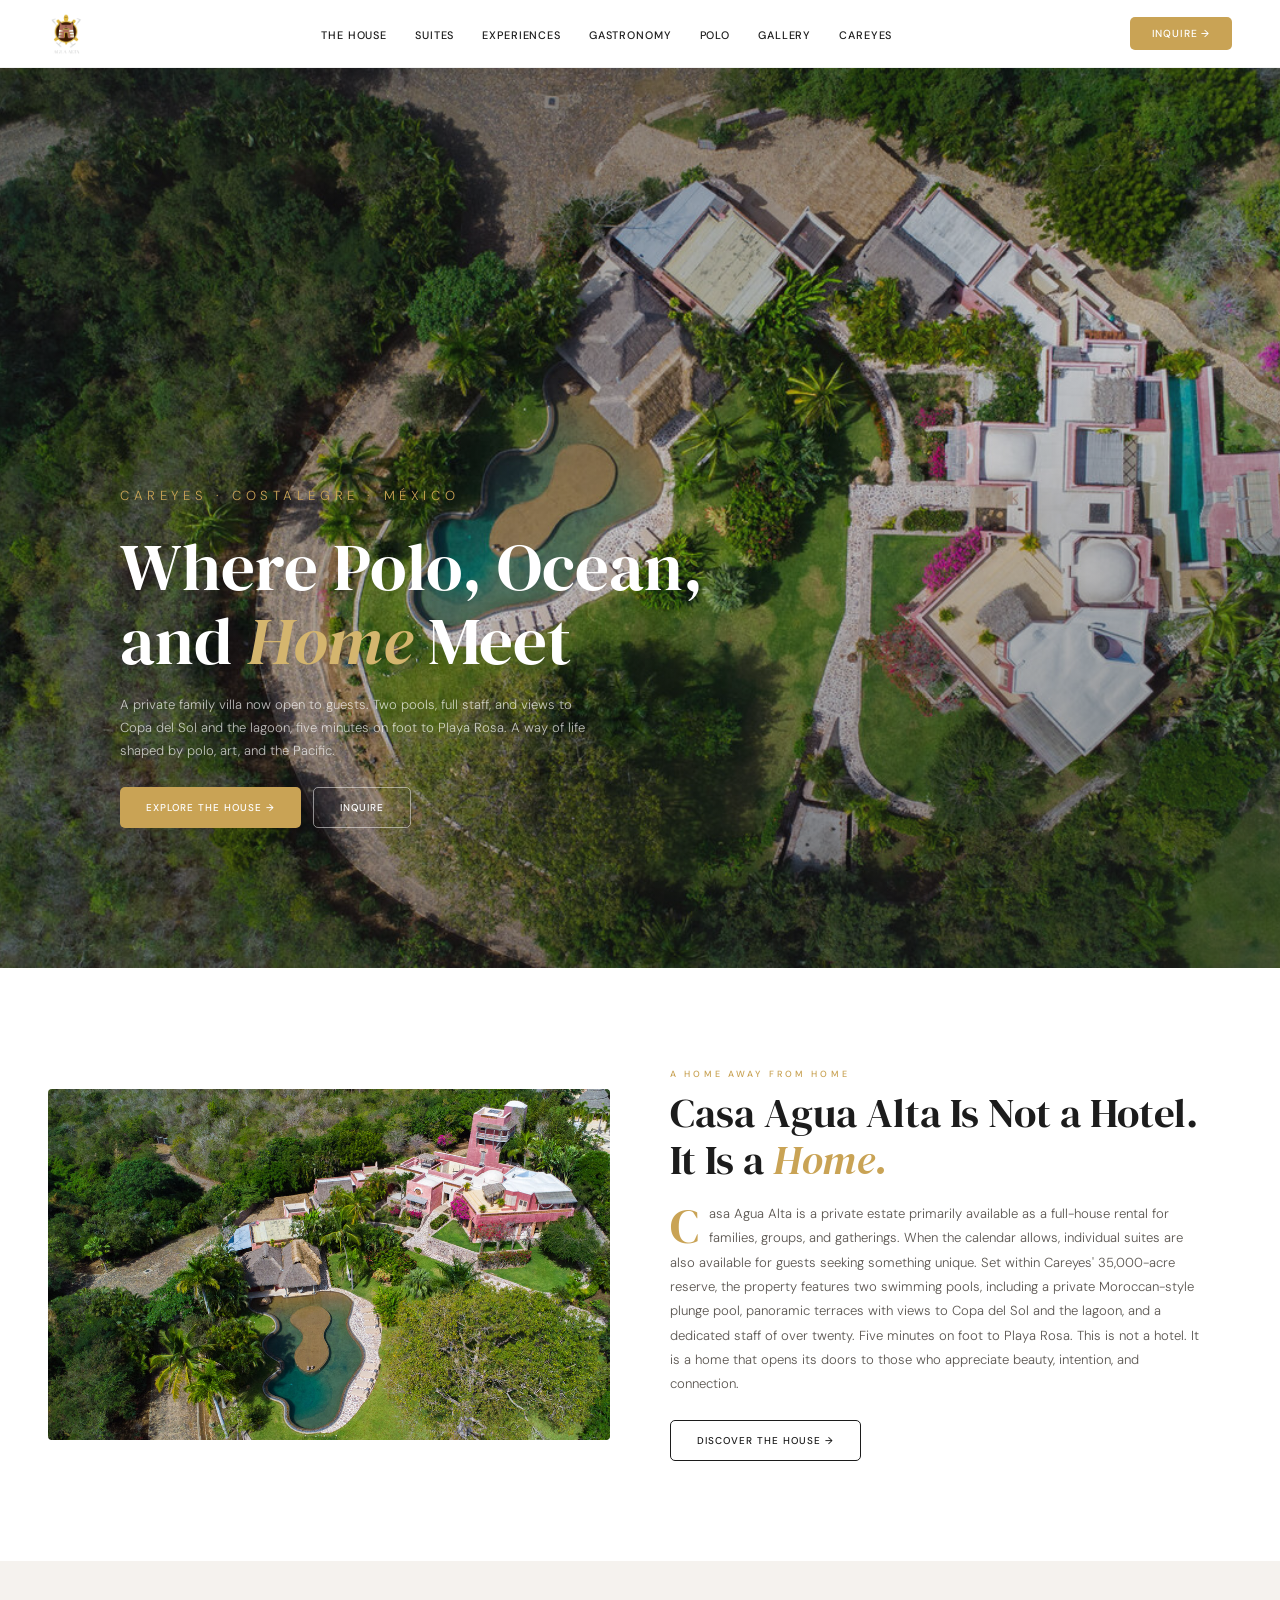
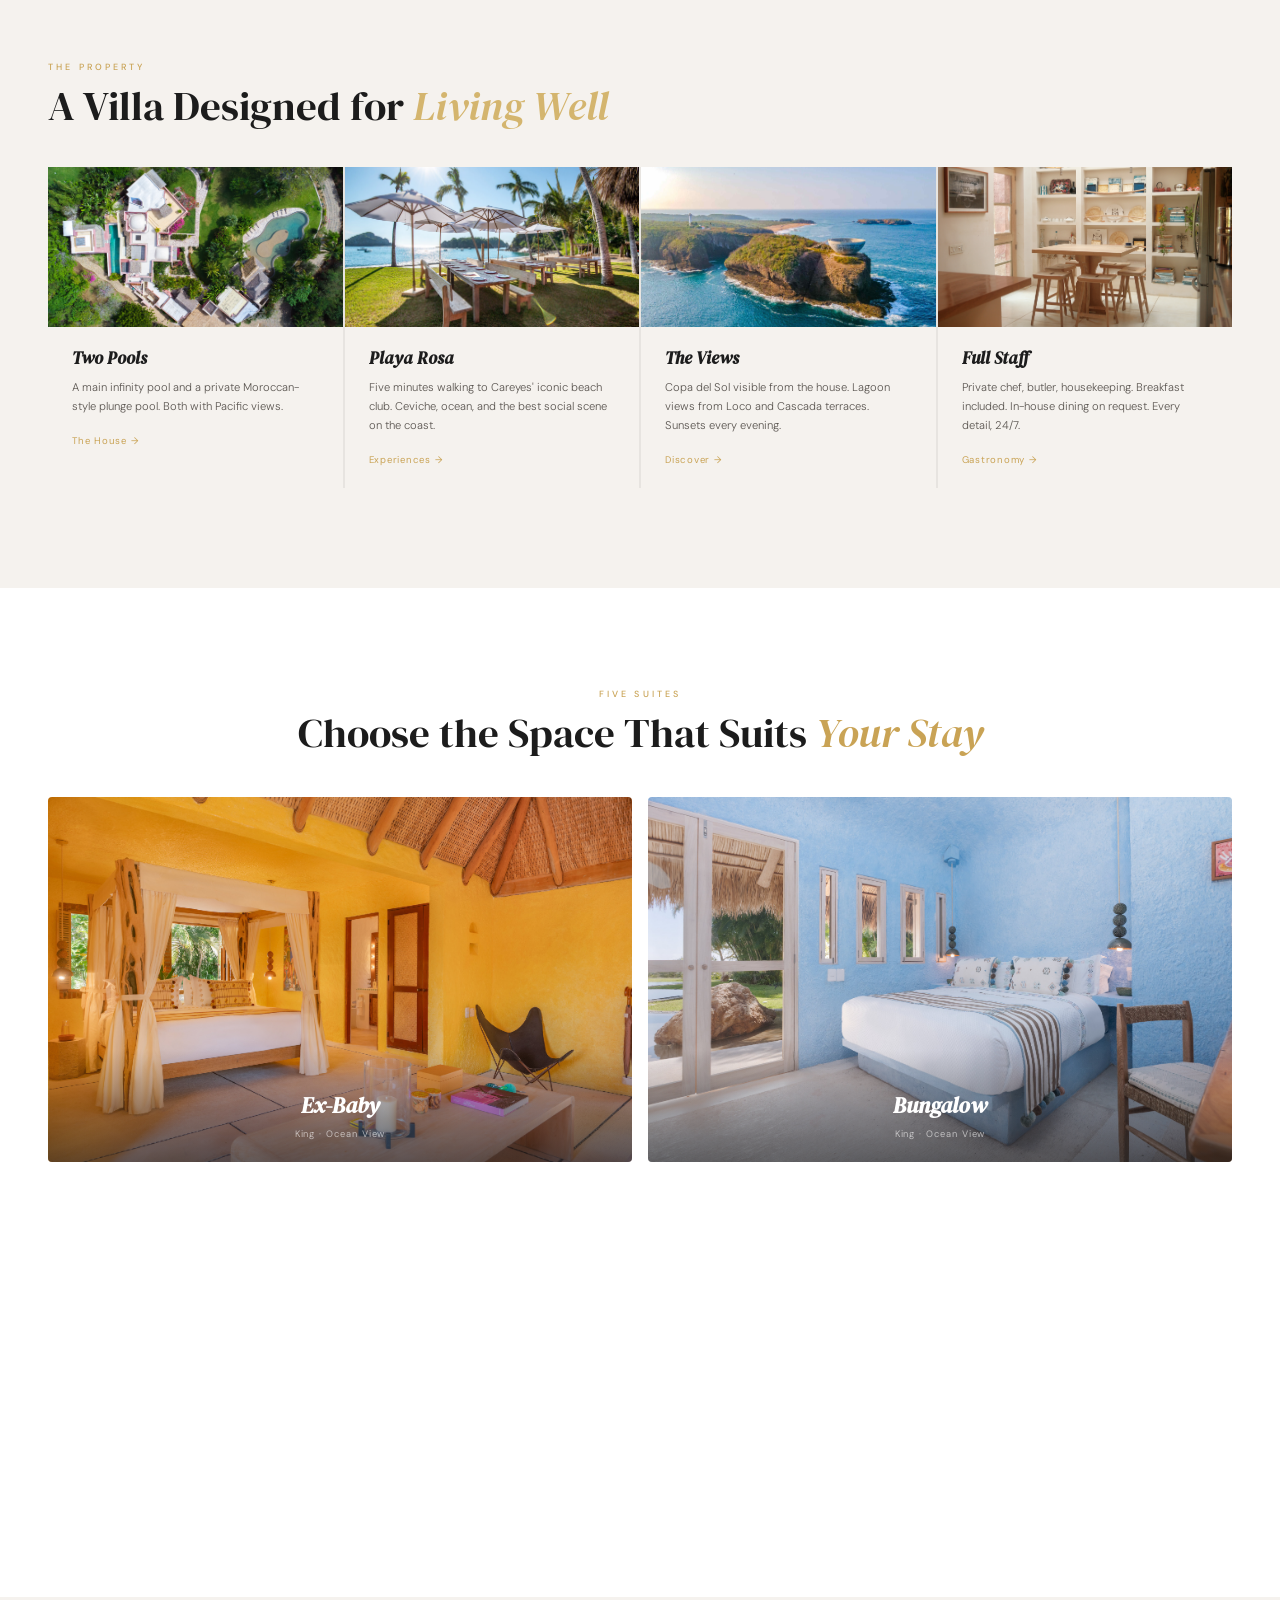
==== commit 887bcf16: "Update index.html" ====
--- a/index.html
+++ b/index.html
@@ -42,9 +42,9 @@
 .hero-media{position:absolute;inset:0}
 .hero-overlay{position:absolute;inset:0;background:linear-gradient(160deg,rgba(28,28,28,.55) 0%,rgba(28,28,28,.2) 50%,rgba(28,28,28,.6) 100%)}
 .hero-inner{position:relative;z-index:2;padding:0 48px 64px;max-width:700px}
+    
+/* ══ HERO ══ */
 .hero-mobile{display:none}
-
-/* ══ HERO ══ */
 .hero {
     position: relative !important;
     height: 100vh !important; 
@@ -101,9 +101,6 @@
         padding: 0 35px 60px 35px; /* Lo que ya te funcionaba en móvil */
         text-align: left;
     }
-
-    .hero-desktop{display:none!important}
-    .hero-mobile{display:block!important}
     
     .hero-inner h1 {
         font-size: 2.8rem;
@@ -322,6 +319,8 @@
 .form-l,.form-r{padding:40px 24px}
 .loc-grid{grid-template-columns:1fr}
 .mhero{height:32vh;min-height:340px}.mhero-c{padding:0 20px}
+.hero-desktop{display:none!important}
+.hero-mobile{display:block!important}
 
 /* ══ HERO SECTION ══ */
 .hero {
@@ -577,13 +576,13 @@
 <!-- SUITE DETAILS -->
 <div class="page" id="p-bungalow"><div style="height:68px"></div><section class="sec"><div class="sd"><a href="#" class="btn btn-o" style="margin-bottom:28px" onclick="go('suites');return false">← All Suites</a><div class="sd-hero rv"><img src="images/compressed_DSC02563.jpg" alt="Bungalow"></div><div class="sd-grid"><div class="rv"><p class="eyebrow">Ex-Baby</p><h2 class="h2">A Tropical Haven of <em>Warmth and Wood</em></h2><p class="body" style="margin-top:16px">The largest and most private suite. Soaring palapa ceilings, rich wooden details, and art-filled walls.</p><p class="body" style="margin-top:10px">King Bed · Ocean View · Private Terrace · Open-Air Bath · AC</p><p class="body"><strong>This suite is part of a full-house experience. <a href="#" onclick="go('contact');return false" style="color:var(--gold)">Inquire to book →</a></strong></p><div class="btns" style="justify-content:flex-start"><a href="#" class="btn btn-f" onclick="go('contact');return false">Inquire →</a></div></div><div class="suite-gallery rv"><div><img src="images/compressed_DSC02623.jpg" alt=""></div><div><img src="images/compressed_DSC02756.jpg" alt=""></div><div><img src="images/compressed_DSC02850.jpg" alt=""></div><div><img src="images/compressed_DSC02876.jpg" alt=""></div></div></div></div></section></div>
 
-<div class="page" id="p-cascada"><div style="height:68px"></div><section class="sec"><div class="sd"><a href="#" class="btn btn-o" style="margin-bottom:28px" onclick="go('suites');return false">← All Suites</a><div class="sd-hero rv"><img src="images/compressed_DSC03346.jpg" alt="Cascada"></div><div class="sd-grid"><div class="rv"><p class="eyebrow">Bungalow</p><h2 class="h2">Cool Blue, <em>Ocean Calm</em></h2><p class="body" style="margin-top:16px">Soft blue tones, handcrafted textiles, arched doorways. Signature tiled jacuzzi en-suite. The terrace offers direct views of the Careyes lagoon.</p><p class="body" style="margin-top:10px">King Bed · Ocean View · Private Terrace · En-Suite · AC</p><p class="body"><strong>This suite is part of a full-house experience. <a href="#" onclick="go('contact');return false" style="color:var(--gold)">Inquire to book →</a></strong></p><div class="btns" style="justify-content:flex-start"><a href="#" class="btn btn-f" onclick="go('contact');return false">Inquire →</a></div></div><div class="sd-imgs rv"><div><img src="images/compressed_DSC03363.jpg" alt=""></div><div><img src="images/compressed_DSC03423.jpg" alt=""></div><div><img src="images/compressed_DSC03558.jpg" alt=""></div><div><img src="images/compressed_DSC03583.jpg" alt=""></div></div></div></div></section></div>
-
-<div class="page" id="p-fujo"><div style="height:68px"></div><section class="sec"><div class="sd"><a href="#" class="btn btn-o" style="margin-bottom:28px" onclick="go('suites');return false">← All Suites</a><div class="sd-hero rv"><img src="images/compressed_DSC03136.jpg" alt="Fujo"></div><div class="sd-grid"><div class="rv"><p class="eyebrow">Cascada</p><h2 class="h2">Sky Blue, <em>Art-Filled Serenity</em></h2><p class="body" style="margin-top:16px">A quiet retreat in soft sky blue, curated artworks, reading nook, tropical garden views.</p><p class="body" style="margin-top:10px">King Bed · Garden View · Private Terrace · En-Suite · AC</p><p class="body"><strong>This suite is part of a full-house experience. <a href="#" onclick="go('contact');return false" style="color:var(--gold)">Inquire to book →</a></strong></p><div class="btns" style="justify-content:flex-start"><a href="#" class="btn btn-f" onclick="go('contact');return false">Inquire →</a></div></div><div class="sd-imgs rv"><div><img src="images/compressed_DSC03180.jpg" alt=""></div><div><img src="images/compressed_DSC03213.jpg" alt=""></div><div><img src="images/compressed_DSC03237.jpg" alt=""></div><div><img src="images/compressed_DSC03327.jpg" alt=""></div></div></div></div></section></div>
-
-<div class="page" id="p-pinkloco"><div style="height:68px"></div><section class="sec"><div class="sd"><a href="#" class="btn btn-o" style="margin-bottom:28px" onclick="go('suites');return false">← All Suites</a><div class="sd-hero rv"><img src="images/compressed_DSC03001.jpg" alt="Pink Loco"></div><div class="sd-grid"><div class="rv"><p class="eyebrow">Pink Loco</p><h2 class="h2">Bold, Vibrant, <em>Unapologetically Alive</em></h2><p class="body" style="margin-top:16px">A joyful explosion of Mexican pink. Hand-painted details, colorful textiles, the most photographed suite. Lagoon and Pacific views from the private terrace.</p><p class="body" style="margin-top:10px">King Bed · Garden View · Private Terrace · En-Suite · AC</p><p class="body"><strong>This suite is part of a full-house experience. <a href="#" onclick="go('contact');return false" style="color:var(--gold)">Inquire to book →</a></strong></p><div class="btns" style="justify-content:flex-start"><a href="#" class="btn btn-f" onclick="go('contact');return false">Inquire →</a></div></div><div class="sd-imgs rv"><div><img src="images/compressed_DSC03027.jpg" alt=""></div><div><img src="images/compressed_DSC03152.jpg" alt=""></div><div><img src="images/compressed_DSC04186.jpg" alt=""></div><div><img src="images/compressed_DSC04482.jpg" alt=""></div></div></div></div></section></div>
-
-<div class="page" id="p-yellow"><div style="height:68px"></div><section class="sec"><div class="sd"><a href="#" class="btn btn-o" style="margin-bottom:28px" onclick="go('suites');return false">← All Suites</a><div class="sd-hero rv"><img src="images/refugio0.jpg" alt="Refugio"></div><div class="sd-grid"><div class="rv"><p class="eyebrow">Refugio</p><h2 class="h2">Warm Light, <em>Golden Hours</em></h2><p class="body" style="margin-top:16px">Golden tones, traditional palapa ceiling, handcrafted furniture. Glows at sunset.</p><p class="body" style="margin-top:10px">King Bed · Ocean View · Private Terrace · En-Suite · AC</p><p class="body"><strong>This suite is part of a full-house experience. <a href="#" onclick="go('contact');return false" style="color:var(--gold)">Inquire to book →</a></strong></p><div class="btns" style="justify-content:flex-start"><a href="#" class="btn btn-f" onclick="go('contact');return false">Inquire →</a></div></div><div class="suite-gallery rv"><div><img src="images/regugio1.jpg" alt=""></div><div><img src="images/regugio2.jpg" alt=""></div><div><img src="images/regugio3.jpg" alt=""></div><div><img src="images/regugio4.jpg" alt=""></div><div><img src="images/regugio5.jpg" alt=""></div><div><img src="images/regugio6.jpg" alt=""></div><div><img src="images/regugio7.jpg" alt=""></div></div></div></div></section></div>
+<div class="page" id="p-cascada"><div style="height:68px"></div><section class="sec"><div class="sd"><a href="#" class="btn btn-o" style="margin-bottom:28px" onclick="go('suites');return false">← All Suites</a><div class="sd-hero rv"><img src="images/compressed_DSC03346.jpg" alt="Cascada"></div><div class="sd-grid"><div class="rv"><p class="eyebrow">Bungalow</p><h2 class="h2">Cool Blue, <em>Ocean Calm</em></h2><p class="body" style="margin-top:16px">Soft blue tones, handcrafted textiles, arched doorways. Signature tiled jacuzzi en-suite. The terrace offers direct views of the Careyes lagoon.</p><p class="body" style="margin-top:10px">King Bed · Ocean View · Private Terrace · En-Suite · AC</p><p class="body"><strong>This suite is part of a full-house experience. <a href="#" onclick="go('contact');return false" style="color:var(--gold)">Inquire to book →</a></strong></p><div class="btns" style="justify-content:flex-start"><a href="#" class="btn btn-f" onclick="go('contact');return false">Inquire →</a></div></div><div class="sd-imgs rv"><div><img src="images/compressed_DSC03363.jpg" alt=""></div><div><img src="images/compressed_DSC03423.jpg" alt=""></div><div><img src="images/compressed_DSC03558.jpg" alt=""></div><div><img src="images/compressed_DSC03657.jpg" alt=""></div><div><img src="images/compressed_DSC03583.jpg" alt=""></div></div></div></div></section></div>
+
+<div class="page" id="p-fujo"><div style="height:68px"></div><section class="sec"><div class="sd"><a href="#" class="btn btn-o" style="margin-bottom:28px" onclick="go('suites');return false">← All Suites</a><div class="sd-hero rv"><img src="images/compressed_DSC03136.jpg" alt="Fujo"></div><div class="sd-grid"><div class="rv"><p class="eyebrow">Cascada</p><h2 class="h2">Sky Blue, <em>Art-Filled Serenity</em></h2><p class="body" style="margin-top:16px">A quiet retreat in soft sky blue, curated artworks, reading nook, tropical garden views.</p><p class="body" style="margin-top:10px">King Bed · Garden View · Private Terrace · En-Suite · AC</p><p class="body"><strong>This suite is part of a full-house experience. <a href="#" onclick="go('contact');return false" style="color:var(--gold)">Inquire to book →</a></strong></p><div class="btns" style="justify-content:flex-start"><a href="#" class="btn btn-f" onclick="go('contact');return false">Inquire →</a></div></div><div class="sd-imgs rv"><div><img src="images/compressed_DSC03180.jpg" alt=""></div><div><img src="images/compressed_DSC03213.jpg" alt=""></div><div><img src="images/compressed_DSC03237.jpg" alt=""></div><div><img src="images/compressed_DSC03213.jpg" alt=""></div><div><img src="images/compressed_DSC03327.jpg" alt=""></div></div></div></div></section></div>
+
+<div class="page" id="p-pinkloco"><div style="height:68px"></div><section class="sec"><div class="sd"><a href="#" class="btn btn-o" style="margin-bottom:28px" onclick="go('suites');return false">← All Suites</a><div class="sd-hero rv"><img src="images/compressed_DSC03001.jpg" alt="Pink Loco"></div><div class="sd-grid"><div class="rv"><p class="eyebrow">Pink Loco</p><h2 class="h2">Bold, Vibrant, <em>Unapologetically Alive</em></h2><p class="body" style="margin-top:16px">A joyful explosion of Mexican pink. Hand-painted details, colorful textiles, the most photographed suite. Lagoon and Pacific views from the private terrace.</p><p class="body" style="margin-top:10px">King Bed · Garden View · Private Terrace · En-Suite · AC</p><p class="body"><strong>This suite is part of a full-house experience. <a href="#" onclick="go('contact');return false" style="color:var(--gold)">Inquire to book →</a></strong></p><div class="btns" style="justify-content:flex-start"><a href="#" class="btn btn-f" onclick="go('contact');return false">Inquire →</a></div></div><div class="sd-imgs rv"><div><img src="images/compressed_DSC03027.jpg" alt=""></div><div><img src="images/compressed_DSC04527.jpg" alt=""></div><div><img src="images/compressed_DSC03152.jpg" alt=""></div><div><img src="images/compressed_DSC04186.jpg" alt=""></div><div><img src="images/compressed_DSC04482.jpg" alt=""></div></div></div></div></section></div>
+
+<div class="page" id="p-yellow"><div style="height:68px"></div><section class="sec"><div class="sd"><a href="#" class="btn btn-o" style="margin-bottom:28px" onclick="go('suites');return false">← All Suites</a><div class="sd-hero rv"><img src="images/refugio0.jpg" alt="Refugio"></div><div class="sd-grid"><div class="rv"><p class="eyebrow">Refugio</p><h2 class="h2">Warm Light, <em>Golden Hours</em></h2><p class="body" style="margin-top:16px">Golden tones, traditional palapa ceiling, handcrafted furniture. Glows at sunset.</p><p class="body" style="margin-top:10px">King Bed · Ocean View · Private Terrace · En-Suite · AC</p><p class="body"><strong>This suite is part of a full-house experience. <a href="#" onclick="go('contact');return false" style="color:var(--gold)">Inquire to book →</a></strong></p><div class="btns" style="justify-content:flex-start"><a href="#" class="btn btn-f" onclick="go('contact');return false">Inquire →</a></div></div><div class="suite-gallery rv"><div><img src="images/regugio1.jpg" alt=""></div><div><img src="images/regugio2.jpg" alt=""></div><div><img src="images/regugio3.jpg" alt=""></div><div><img src="images/regugio4.jpg" alt=""></div><div><img src="images/regugio5.jpg" alt=""></div><div><img src="images/regugio6.jpg" alt=""></div><div><img src="images/regugio7.jpg" alt=""></div><div><img src="images/regugio8.jpg" alt=""></div></div></div></div></section></div>
 
 <!-- ══════════════ EXPERIENCES ══════════════ -->
 <div class="page" id="p-exp">
@@ -645,11 +644,10 @@
 
 <!-- ══════════════ GASTRONOMY ══════════════ -->
 <div class="page" id="p-gastro">
-<div class="mhero"><img src="images/compressed_DSC03929.jpg" alt=""><div class="mhero-ov"></div><div class="mhero-c"><p class="eyebrow">Gastronomy</p><h2 class="h2">The Table at <em>Agua Alta</em></h2><p>In Careyes, the best meals happen at home.</p></div></div>
+<div class="mhero"><img src="images/gastro2.jpg" alt=""><div class="mhero-ov"></div><div class="mhero-c"><p class="eyebrow">Gastronomy</p><h2 class="h2">The Table at <em>Agua Alta</em></h2><p>In Careyes, the best meals happen at home.</p></div></div>
 <section class="sec bg-w"><div class="split">
 <div class="split-txt rv"><p class="eyebrow">Meals Made Here</p><h2 class="h2">Long, Unhurried, <em>Deeply Personal</em></h2><p class="body" style="margin-top:16px">Breakfast always included fresh fruit, eggs, bread, strong coffee. Private in-house dining on request. Seasonal, local ingredients. Menus customized for dietary needs. Cocktail hour on the terrace every evening.</p></div>
-<div class="suite-gallery rv"><div><img src="images/compressed_DSC04017.jpg" alt=""></div><div><img src="images/kitchen.png" alt=""></div></div>
-</div></section>
+<section class="sec bg-w"><div class="container"><div class="suite-gallery rv"><div><img src="images/gastro1.jpg" alt=""></div><div><img src="images/gastro2.jpg" alt=""></div><div><img src="images/gastro3.jpg" alt=""></div><div><img src="images/gastro4.jpg" alt=""></div><div><img src="images/gastro5.jpg" alt=""></div><div><img src="images/gastro6.jpg" alt=""></div><div><img src="images/compressed_DSC03929.jpg" alt=""></div></div>
 <section class="sec bg-ck"><div class="split">
 <div class="split-img rv"><img src="images/kitchen.png" alt="Breakfast at Agua Alta"></div>
 <div class="split-txt rv"><p class="eyebrow">Every Morning</p><h2 class="h2">Breakfast at <em>Agua Alta</em></h2><p class="body" style="margin-top:16px">Every morning begins with a freshly prepared breakfast by our private cook. Tropical fruits, eggs to order, fresh bread, juices, and strong Mexican coffee served on the terrace with views of the garden and ocean.</p></div>
@@ -679,6 +677,27 @@
 <div><img src="images/camastro.png" alt=""></div>
 <div><img src="images/camas.jpg" alt=""></div>
 <div><img src="images/arte.jpg" alt=""></div>
+<div><img src="images/regugio1.jpg" alt=""></div>
+<div><img src="images/regugio2.jpg" alt=""></div>
+<div><img src="images/regugio3.jpg" alt=""></div>
+<div><img src="images/regugio4.jpg" alt=""></div>
+<div><img src="images/regugio5.jpg" alt=""></div>
+<div><img src="images/regugio6.jpg" alt=""></div>
+<div><img src="images/reugio7.jpg" alt=""></div>
+<div><img src="images/reugio8.jpg" alt=""></div>
+<div><img src="images/compressed_DSC03657.jpg" alt=""></div>
+<div><img src="images/compressed_DSC03213.jpg" alt=""></div>
+<div><img src="images/compressed_DSC04482.jpg" alt=""></div>
+<div><img src="images/compressed_DSC04527.jpg" alt=""></div>
+<div><img src="images/compressed_DSC02862.jpg" alt=""></div>
+<div><img src="images/compressed_DSC04010.jpg" alt=""></div>
+<div><img src="images/compressed_DSC03929.jpg" alt=""></div>
+<div><img src="images/gastro1.jpg" alt=""></div>
+<div><img src="images/gastro2.jpg" alt=""></div>
+<div><img src="images/gastro3.jpg" alt=""></div>
+<div><img src="images/gastro4.jpg" alt=""></div>
+<div><img src="images/gastro5.jpg" alt=""></div>
+<div><img src="images/gastro6.jpg" alt=""></div>
 <div><img src="images/compressed_DSC02563.jpg" alt=""></div>
 <div><img src="images/compressed_DSC03665.jpg" alt=""></div>
 <div><img src="images/compressed_DSC03001.jpg" alt=""></div>
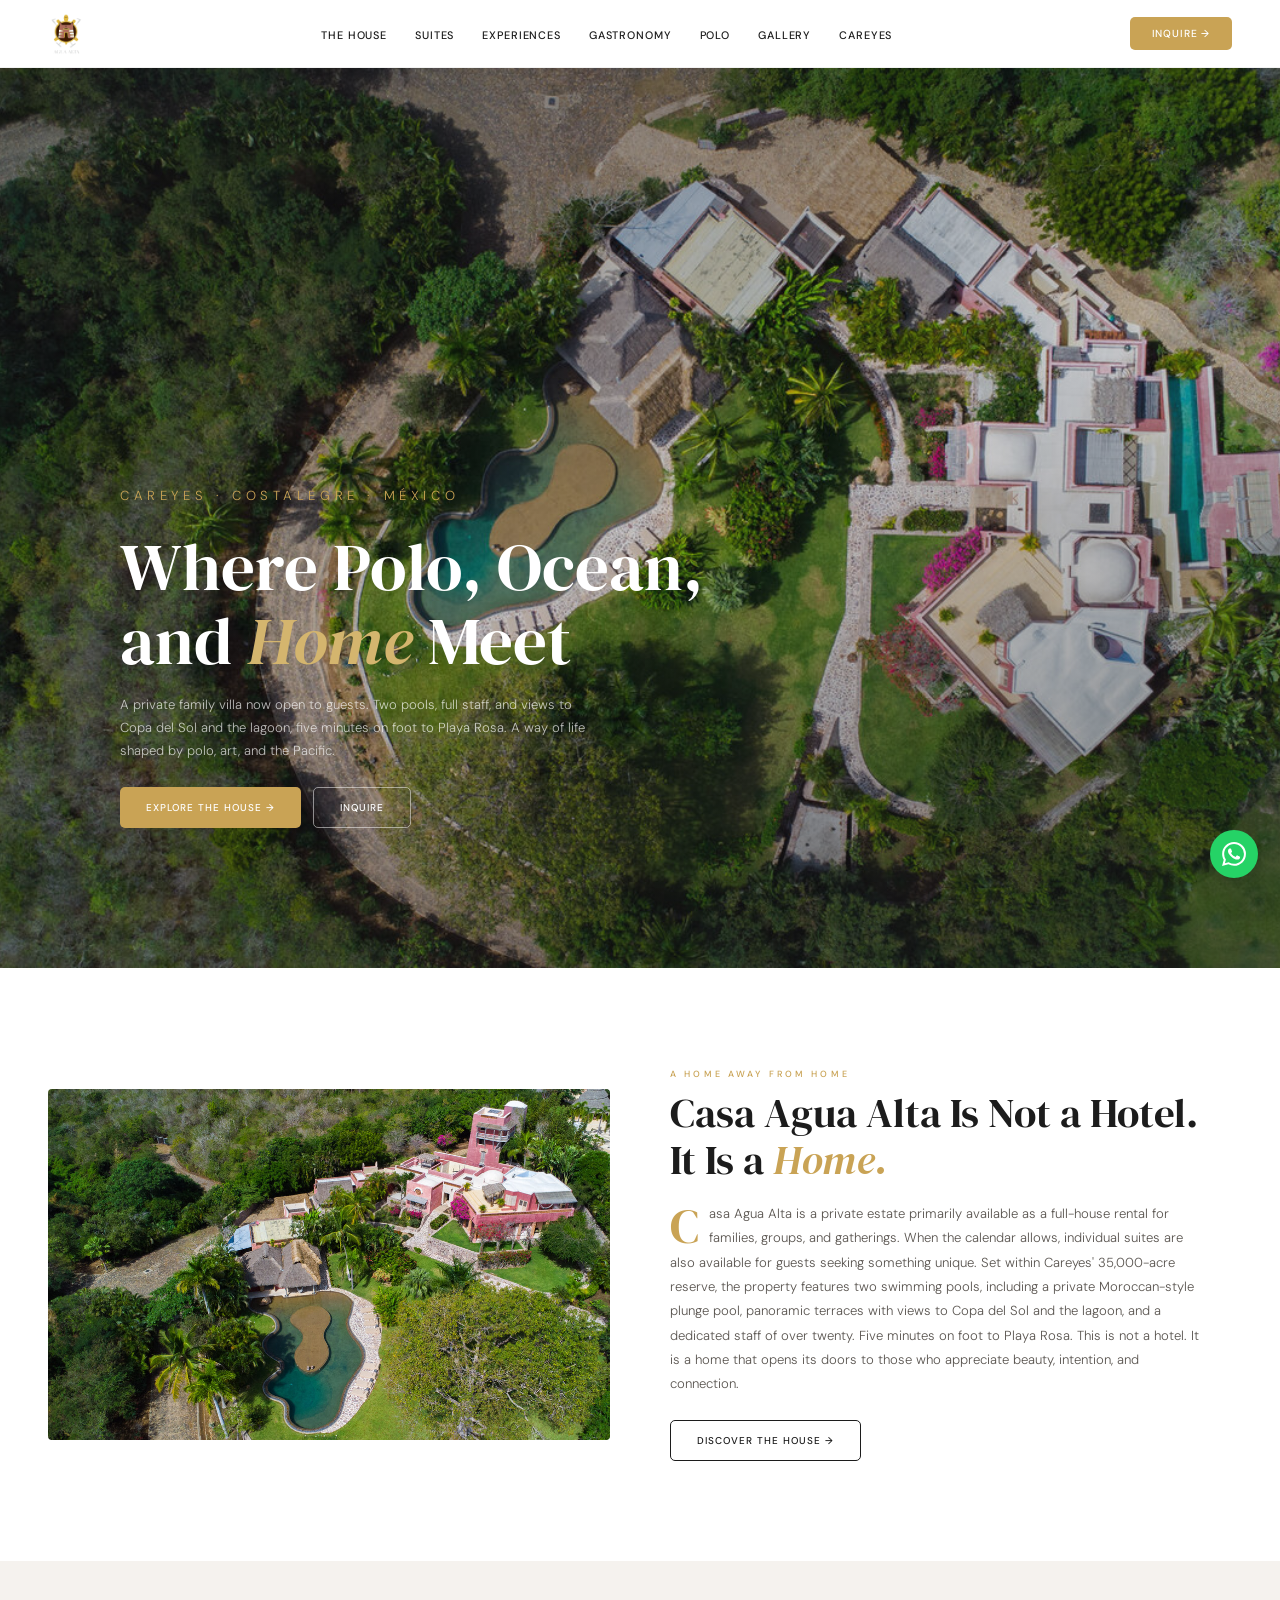
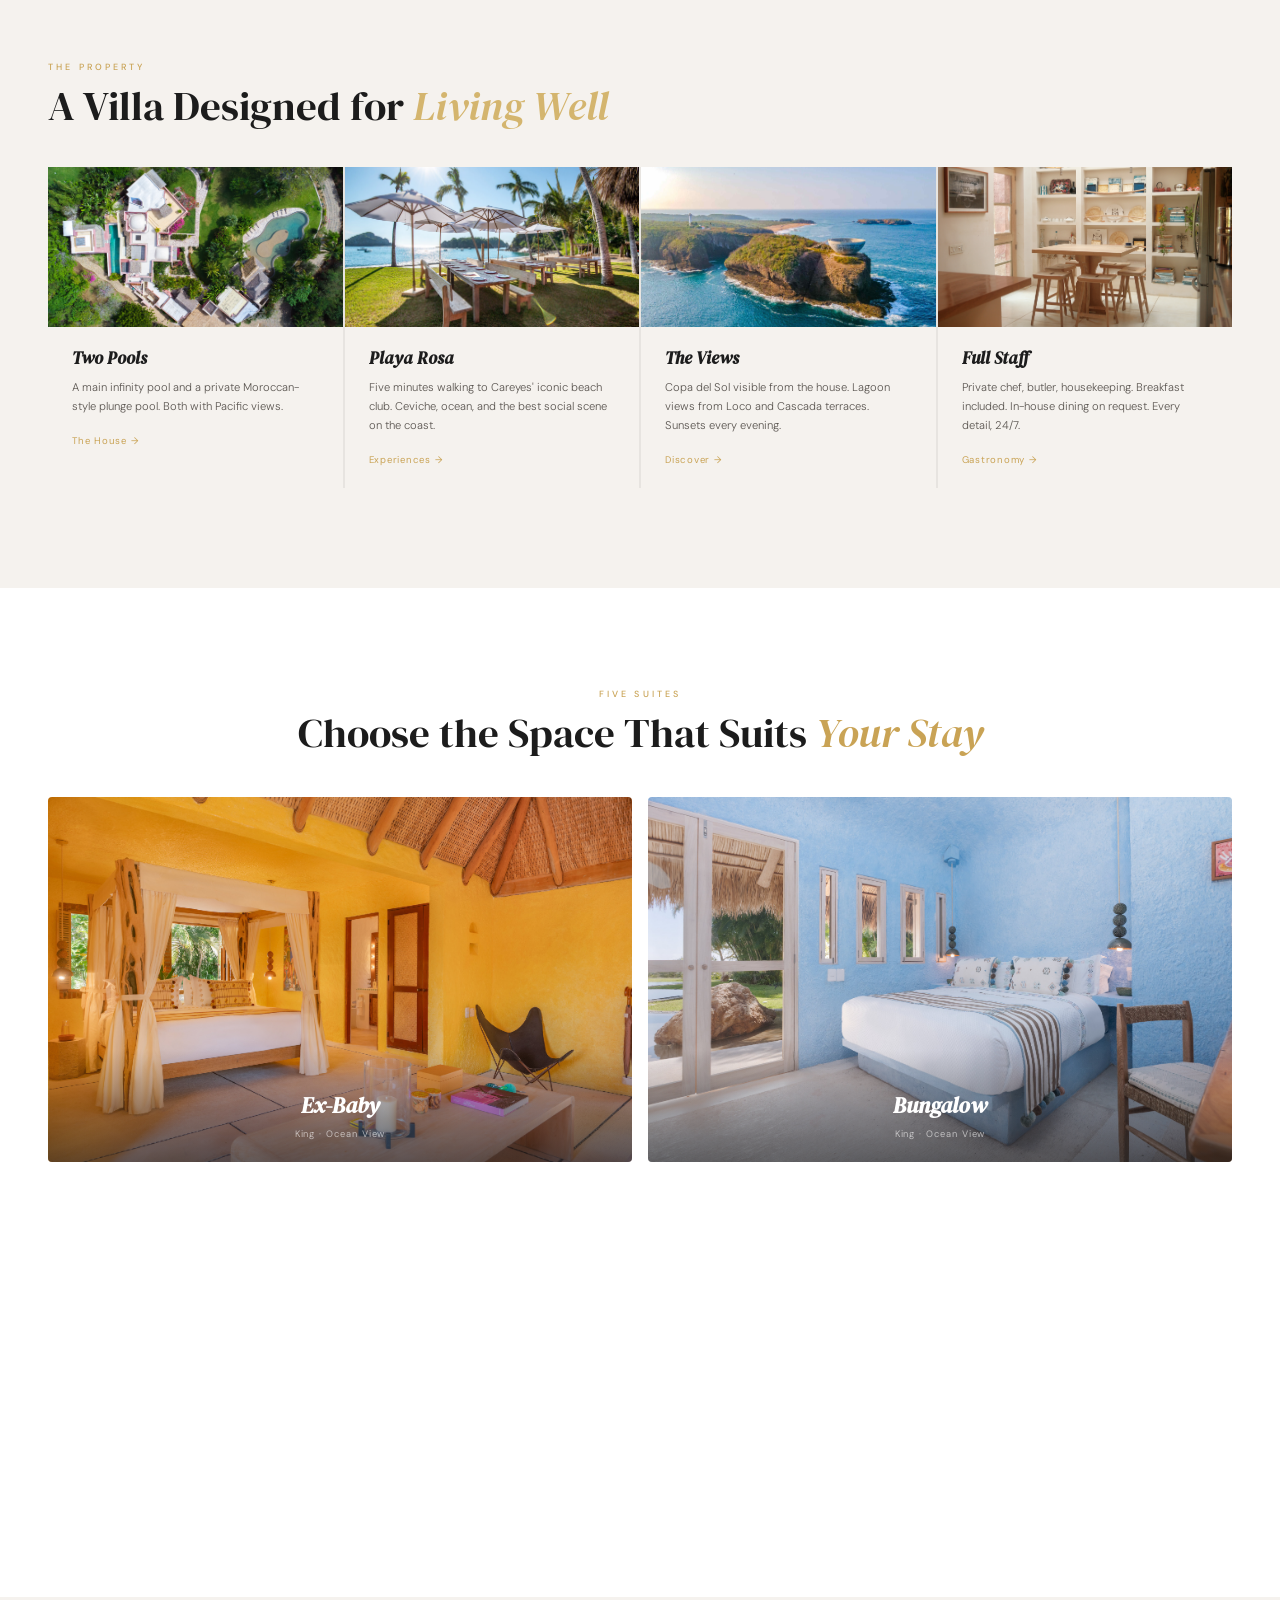
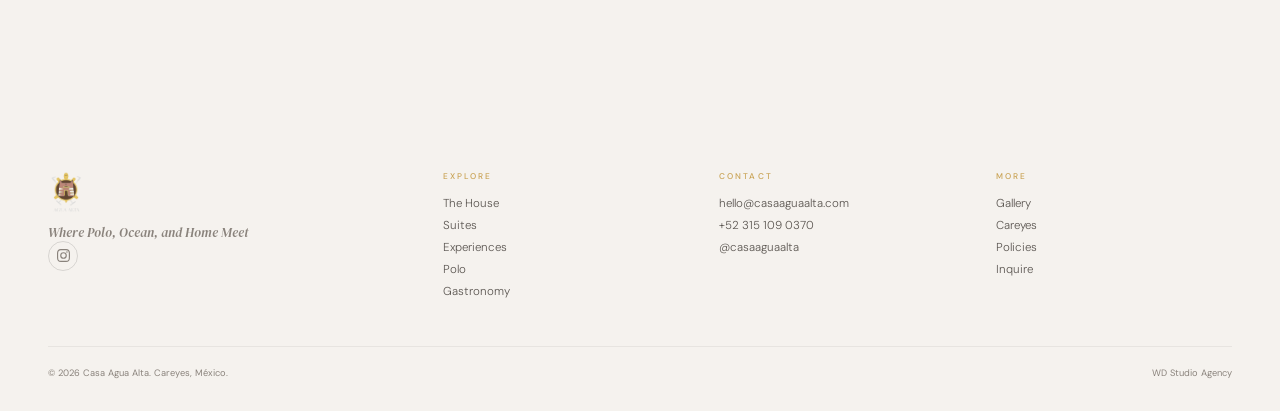
==== commit c6322e30: "Update index.html" ====
--- a/index.html
+++ b/index.html
@@ -647,7 +647,9 @@
 <div class="mhero"><img src="images/gastro2.jpg" alt=""><div class="mhero-ov"></div><div class="mhero-c"><p class="eyebrow">Gastronomy</p><h2 class="h2">The Table at <em>Agua Alta</em></h2><p>In Careyes, the best meals happen at home.</p></div></div>
 <section class="sec bg-w"><div class="split">
 <div class="split-txt rv"><p class="eyebrow">Meals Made Here</p><h2 class="h2">Long, Unhurried, <em>Deeply Personal</em></h2><p class="body" style="margin-top:16px">Breakfast always included fresh fruit, eggs, bread, strong coffee. Private in-house dining on request. Seasonal, local ingredients. Menus customized for dietary needs. Cocktail hour on the terrace every evening.</p></div>
-<section class="sec bg-w"><div class="container"><div class="suite-gallery rv"><div><img src="images/gastro1.jpg" alt=""></div><div><img src="images/gastro2.jpg" alt=""></div><div><img src="images/gastro3.jpg" alt=""></div><div><img src="images/gastro4.jpg" alt=""></div><div><img src="images/gastro5.jpg" alt=""></div><div><img src="images/gastro6.jpg" alt=""></div><div><img src="images/compressed_DSC03929.jpg" alt=""></div></div>
+<div class="split-img rv"><img src="images/compressed_DSC04017.jpg" alt="Food"></div>
+</div></section>
+<section class="sec bg-w" style="padding-top:0"><div class="container"><div class="suite-gallery rv"><div><img src="images/gastro1.jpg" alt=""></div><div><img src="images/gastro2.jpg" alt=""></div><div><img src="images/gastro3.jpg" alt=""></div><div><img src="images/gastro4.jpg" alt=""></div><div><img src="images/gastro5.jpg" alt=""></div><div><img src="images/gastro6.jpg" alt=""></div><div><img src="images/compressed_DSC03929.jpg" alt=""></div></div></div></section>
 <section class="sec bg-ck"><div class="split">
 <div class="split-img rv"><img src="images/kitchen.png" alt="Breakfast at Agua Alta"></div>
 <div class="split-txt rv"><p class="eyebrow">Every Morning</p><h2 class="h2">Breakfast at <em>Agua Alta</em></h2><p class="body" style="margin-top:16px">Every morning begins with a freshly prepared breakfast by our private cook. Tropical fruits, eggs to order, fresh bread, juices, and strong Mexican coffee served on the terrace with views of the garden and ocean.</p></div>
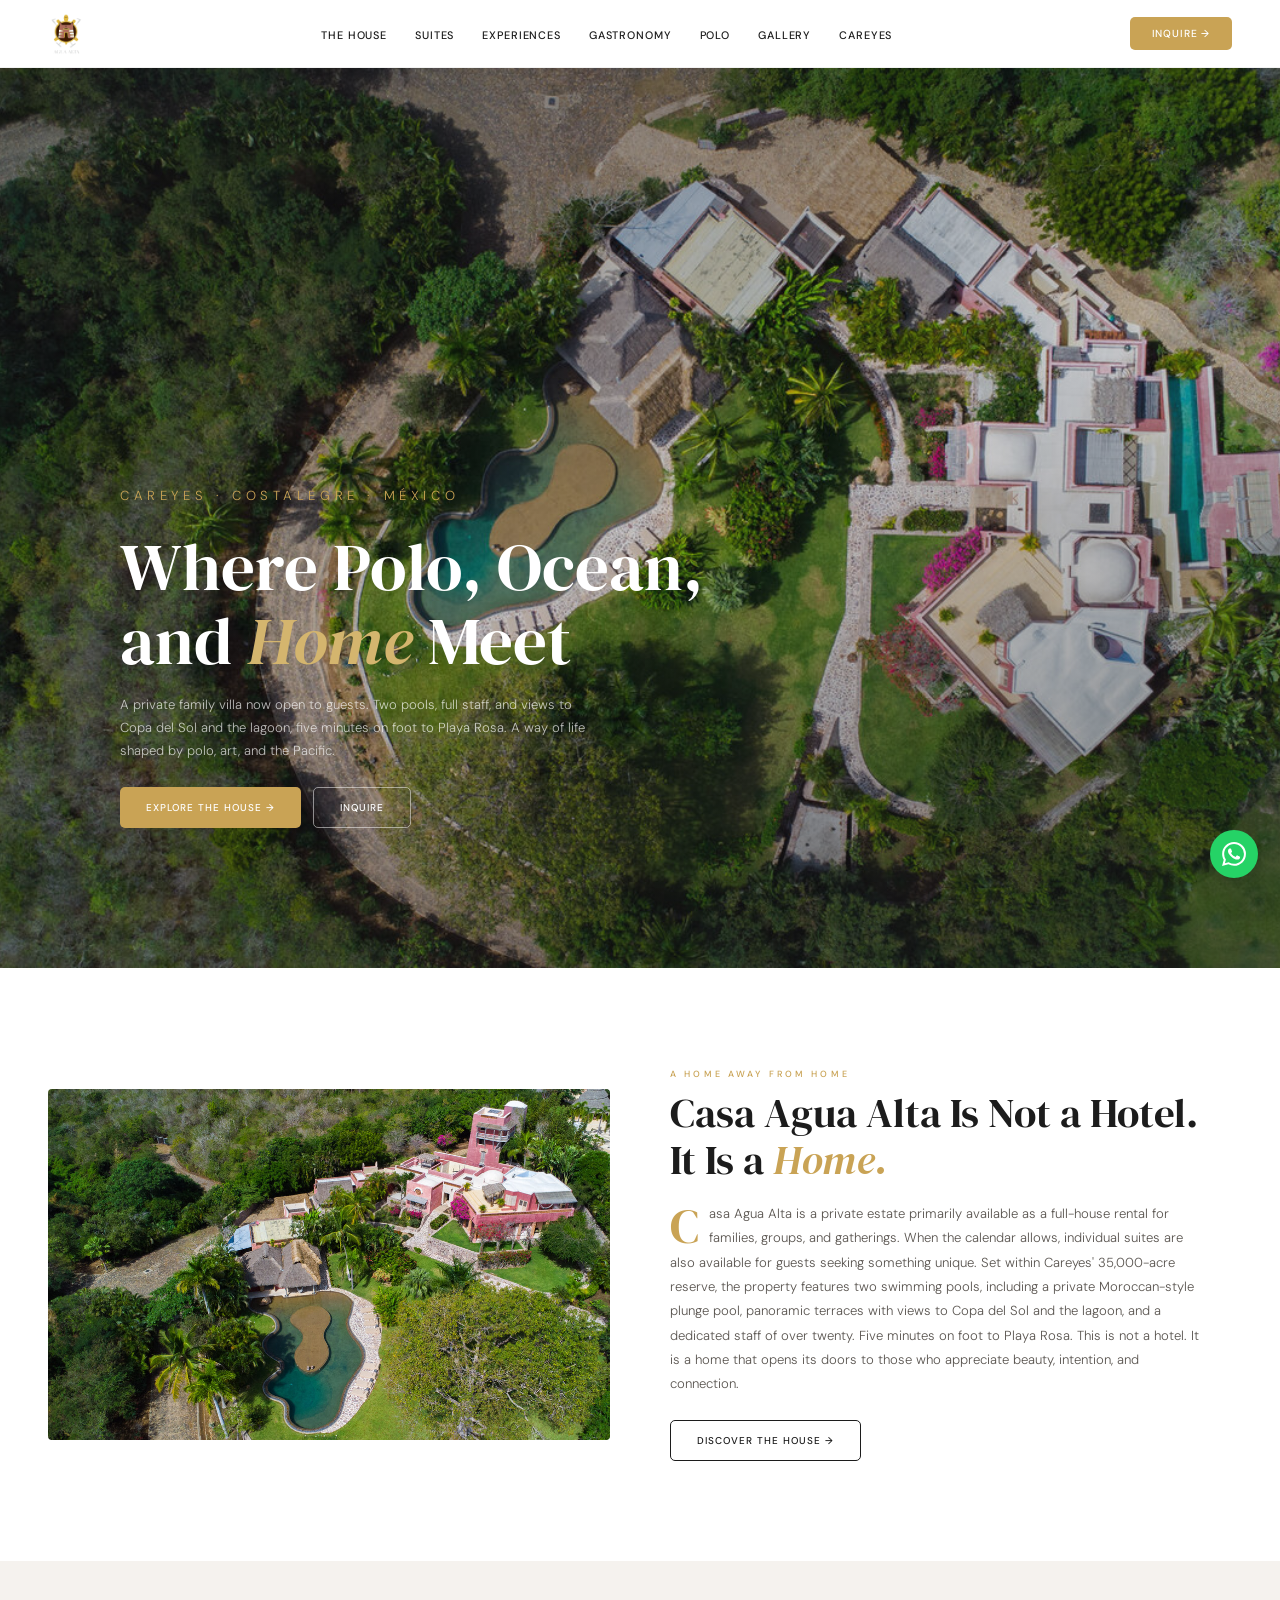
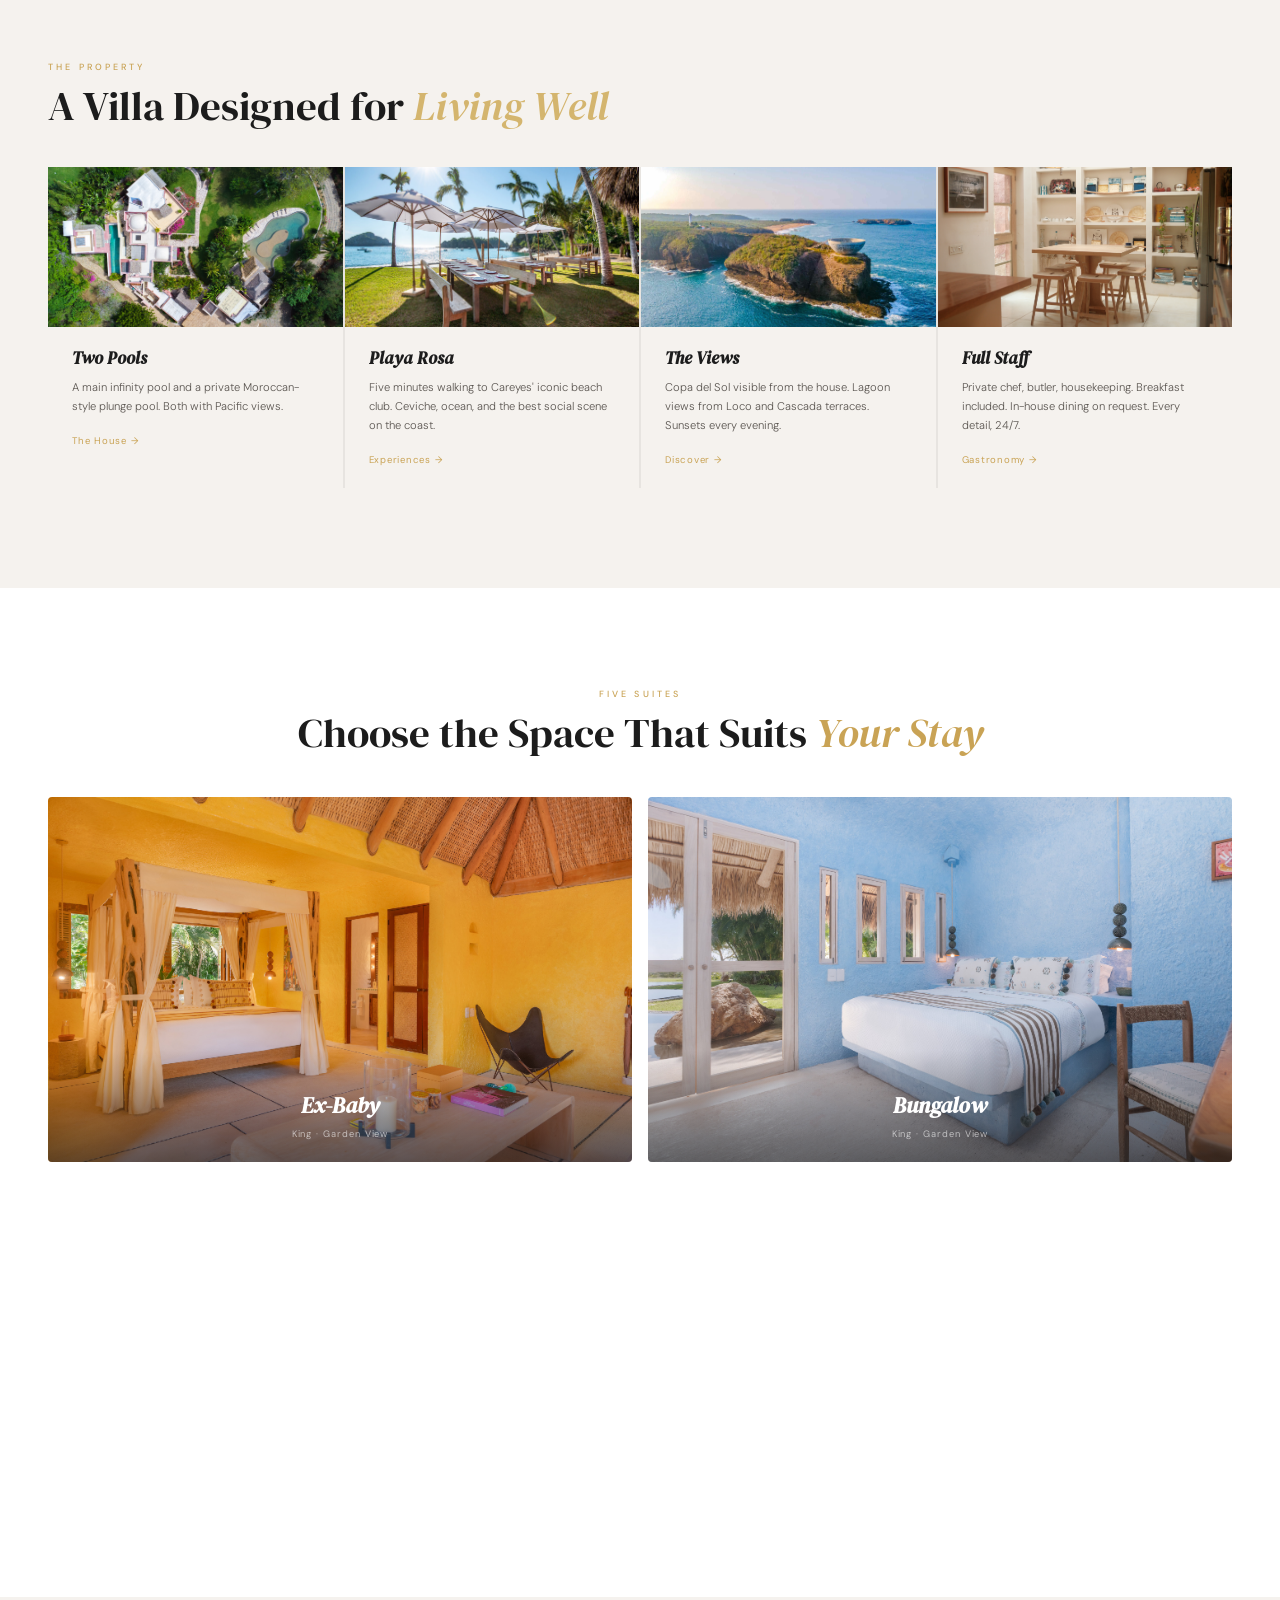
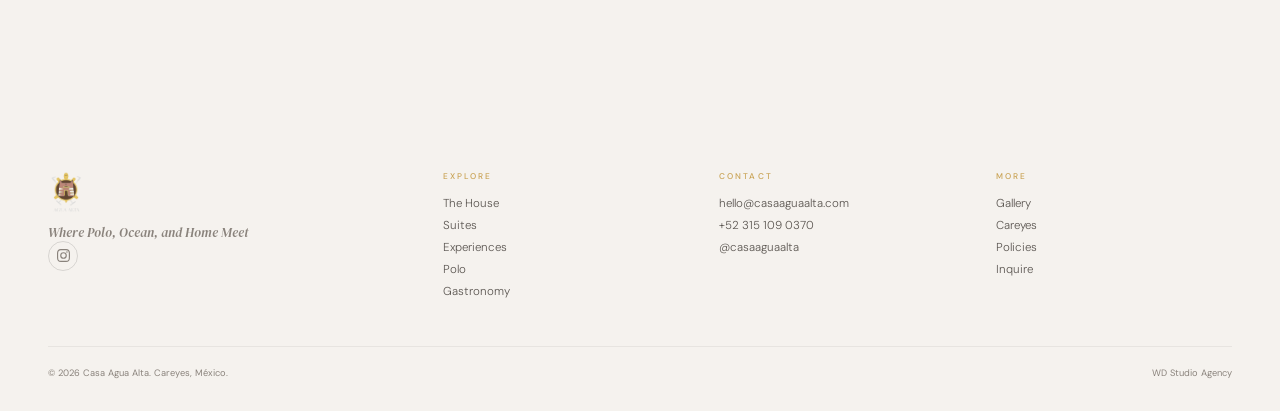
==== commit bec7e975: "Update index.html" ====
--- a/index.html
+++ b/index.html
@@ -502,13 +502,13 @@
 <p class="eyebrow rv">Five Suites</p><h2 class="h2 rv">Choose the Space That Suits <em>Your Stay</em></h2>
 </div>
 <div class="suites-top">
-<div class="s-card rv" onclick="go('bungalow')"><img src="images/compressed_DSC02563.jpg" alt="Bungalow"><div class="info"><h3>Ex-Baby</h3><span>King · Ocean View</span></div></div>
-<div class="s-card rv" onclick="go('cascada')"><img src="images/compressed_DSC03437.jpg" alt="Cascada"><div class="info"><h3>Bungalow</h3><span>King · Ocean View</span></div></div>
+<div class="s-card rv" onclick="go('bungalow')"><img src="images/compressed_DSC02563.jpg" alt="Bungalow"><div class="info"><h3>Ex-Baby</h3><span>King · Garden View</span></div></div>
+<div class="s-card rv" onclick="go('cascada')"><img src="images/compressed_DSC03437.jpg" alt="Cascada"><div class="info"><h3>Bungalow</h3><span>King · Garden View</span></div></div>
 </div>
 <div class="suites-bot">
 <div class="s-card rv" onclick="go('fujo')"><img src="images/compressed_DSC03237.jpg" alt="Fujo"><div class="info"><h3>Cascada</h3><span>King · Garden View</span></div></div>
 <div class="s-card rv" onclick="go('pinkloco')"><img src="images/compressed_DSC03001.jpg" alt="Pink Loco"><div class="info"><h3>Pink Loco</h3><span>King · Garden View</span></div></div>
-<div class="s-card rv" onclick="go('yellow')"><img src="images/regugio7.jpg" alt="Refugio"><div class="info"><h3>Refugio</h3><span>King · Ocean View</span></div></div>
+<div class="s-card rv" onclick="go('yellow')"><img src="images/regugio7.jpg" alt="Refugio"><div class="info"><h3>Refugio</h3><span>King · Garden View</span></div></div>
 </div>
 <div style="text-align:center;margin-top:40px" class="rv"><a href="#" class="btn btn-f" onclick="go('suites');return false">View All Suites →</a></div>
 </section>
@@ -582,7 +582,7 @@
 
 <div class="page" id="p-pinkloco"><div style="height:68px"></div><section class="sec"><div class="sd"><a href="#" class="btn btn-o" style="margin-bottom:28px" onclick="go('suites');return false">← All Suites</a><div class="sd-hero rv"><img src="images/compressed_DSC03001.jpg" alt="Pink Loco"></div><div class="sd-grid"><div class="rv"><p class="eyebrow">Pink Loco</p><h2 class="h2">Bold, Vibrant, <em>Unapologetically Alive</em></h2><p class="body" style="margin-top:16px">A joyful explosion of Mexican pink. Hand-painted details, colorful textiles, the most photographed suite. Lagoon and Pacific views from the private terrace.</p><p class="body" style="margin-top:10px">King Bed · Garden View · Private Terrace · En-Suite · AC</p><p class="body"><strong>This suite is part of a full-house experience. <a href="#" onclick="go('contact');return false" style="color:var(--gold)">Inquire to book →</a></strong></p><div class="btns" style="justify-content:flex-start"><a href="#" class="btn btn-f" onclick="go('contact');return false">Inquire →</a></div></div><div class="sd-imgs rv"><div><img src="images/compressed_DSC03027.jpg" alt=""></div><div><img src="images/compressed_DSC04527.jpg" alt=""></div><div><img src="images/compressed_DSC03152.jpg" alt=""></div><div><img src="images/compressed_DSC04186.jpg" alt=""></div><div><img src="images/compressed_DSC04482.jpg" alt=""></div></div></div></div></section></div>
 
-<div class="page" id="p-yellow"><div style="height:68px"></div><section class="sec"><div class="sd"><a href="#" class="btn btn-o" style="margin-bottom:28px" onclick="go('suites');return false">← All Suites</a><div class="sd-hero rv"><img src="images/refugio0.jpg" alt="Refugio"></div><div class="sd-grid"><div class="rv"><p class="eyebrow">Refugio</p><h2 class="h2">Warm Light, <em>Golden Hours</em></h2><p class="body" style="margin-top:16px">Golden tones, traditional palapa ceiling, handcrafted furniture. Glows at sunset.</p><p class="body" style="margin-top:10px">King Bed · Ocean View · Private Terrace · En-Suite · AC</p><p class="body"><strong>This suite is part of a full-house experience. <a href="#" onclick="go('contact');return false" style="color:var(--gold)">Inquire to book →</a></strong></p><div class="btns" style="justify-content:flex-start"><a href="#" class="btn btn-f" onclick="go('contact');return false">Inquire →</a></div></div><div class="suite-gallery rv"><div><img src="images/regugio1.jpg" alt=""></div><div><img src="images/regugio2.jpg" alt=""></div><div><img src="images/regugio3.jpg" alt=""></div><div><img src="images/regugio4.jpg" alt=""></div><div><img src="images/regugio5.jpg" alt=""></div><div><img src="images/regugio6.jpg" alt=""></div><div><img src="images/regugio7.jpg" alt=""></div><div><img src="images/regugio8.jpg" alt=""></div></div></div></div></section></div>
+<div class="page" id="p-yellow"><div style="height:68px"></div><section class="sec"><div class="sd"><a href="#" class="btn btn-o" style="margin-bottom:28px" onclick="go('suites');return false">← All Suites</a><div class="sd-hero rv"><img src="images/regugio8.jpg" alt="Refugio"></div><div class="sd-grid"><div class="rv"><p class="eyebrow">Refugio</p><h2 class="h2">Warm Light, <em>Golden Hours</em></h2><p class="body" style="margin-top:16px">Golden tones, traditional palapa ceiling, handcrafted furniture. Glows at sunset.</p><p class="body" style="margin-top:10px">King Bed · Garden View · Private Terrace · En-Suite · AC</p><p class="body"><strong>This suite is part of a full-house experience. <a href="#" onclick="go('contact');return false" style="color:var(--gold)">Inquire to book →</a></strong></p><div class="btns" style="justify-content:flex-start"><a href="#" class="btn btn-f" onclick="go('contact');return false">Inquire →</a></div></div><div class="sd-imgs rv"><div><img src="images/regugio3.jpg" alt=""></div><div><img src="images/regugio4.jpg" alt=""></div><div><img src="images/regugio5.jpg" alt=""></div><div><img src="images/regugio6.jpg" alt=""></div><div><img src="images/regugio7.jpg" alt=""></div><div><img src="images/regugio8.jpg" alt=""><img src="images/regugio1.jpg" alt=""></div><div><img src="images/regugio2.jpg" alt=""></div></div></div></div></div></section></div>
 
 <!-- ══════════════ EXPERIENCES ══════════════ -->
 <div class="page" id="p-exp">
@@ -644,12 +644,12 @@
 
 <!-- ══════════════ GASTRONOMY ══════════════ -->
 <div class="page" id="p-gastro">
-<div class="mhero"><img src="images/gastro2.jpg" alt=""><div class="mhero-ov"></div><div class="mhero-c"><p class="eyebrow">Gastronomy</p><h2 class="h2">The Table at <em>Agua Alta</em></h2><p>In Careyes, the best meals happen at home.</p></div></div>
+<div class="mhero"><img src="images/gastro5.jpg" alt=""><div class="mhero-ov"></div><div class="mhero-c"><p class="eyebrow">Gastronomy</p><h2 class="h2">The Table at <em>Agua Alta</em></h2><p>In Careyes, the best meals happen at home.</p></div></div>
 <section class="sec bg-w"><div class="split">
 <div class="split-txt rv"><p class="eyebrow">Meals Made Here</p><h2 class="h2">Long, Unhurried, <em>Deeply Personal</em></h2><p class="body" style="margin-top:16px">Breakfast always included fresh fruit, eggs, bread, strong coffee. Private in-house dining on request. Seasonal, local ingredients. Menus customized for dietary needs. Cocktail hour on the terrace every evening.</p></div>
-<div class="split-img rv"><img src="images/compressed_DSC04017.jpg" alt="Food"></div>
-</div></section>
-<section class="sec bg-w" style="padding-top:0"><div class="container"><div class="suite-gallery rv"><div><img src="images/gastro1.jpg" alt=""></div><div><img src="images/gastro2.jpg" alt=""></div><div><img src="images/gastro3.jpg" alt=""></div><div><img src="images/gastro4.jpg" alt=""></div><div><img src="images/gastro5.jpg" alt=""></div><div><img src="images/gastro6.jpg" alt=""></div><div><img src="images/compressed_DSC03929.jpg" alt=""></div></div></div></section>
+<div class="split-img rv"><img src="images/compressed_DSC03929.jpg" alt="Food"></div>
+</div></section>
+<section class="sec bg-w" style="padding-top:0"><div class="container"><div class="suite-gallery rv"><div><img src="images/gastro1.jpg" alt=""></div><div><img src="images/gastro2.jpg" alt=""></div><div><img src="images/gastro3.jpg" alt=""></div><div><img src="images/gastro4.jpg" alt=""></div><div><img src="images/gastro5.jpg" alt=""></div><div><img src="images/gastro6.jpg" alt=""></div></div></div></section>
 <section class="sec bg-ck"><div class="split">
 <div class="split-img rv"><img src="images/kitchen.png" alt="Breakfast at Agua Alta"></div>
 <div class="split-txt rv"><p class="eyebrow">Every Morning</p><h2 class="h2">Breakfast at <em>Agua Alta</em></h2><p class="body" style="margin-top:16px">Every morning begins with a freshly prepared breakfast by our private cook. Tropical fruits, eggs to order, fresh bread, juices, and strong Mexican coffee served on the terrace with views of the garden and ocean.</p></div>
